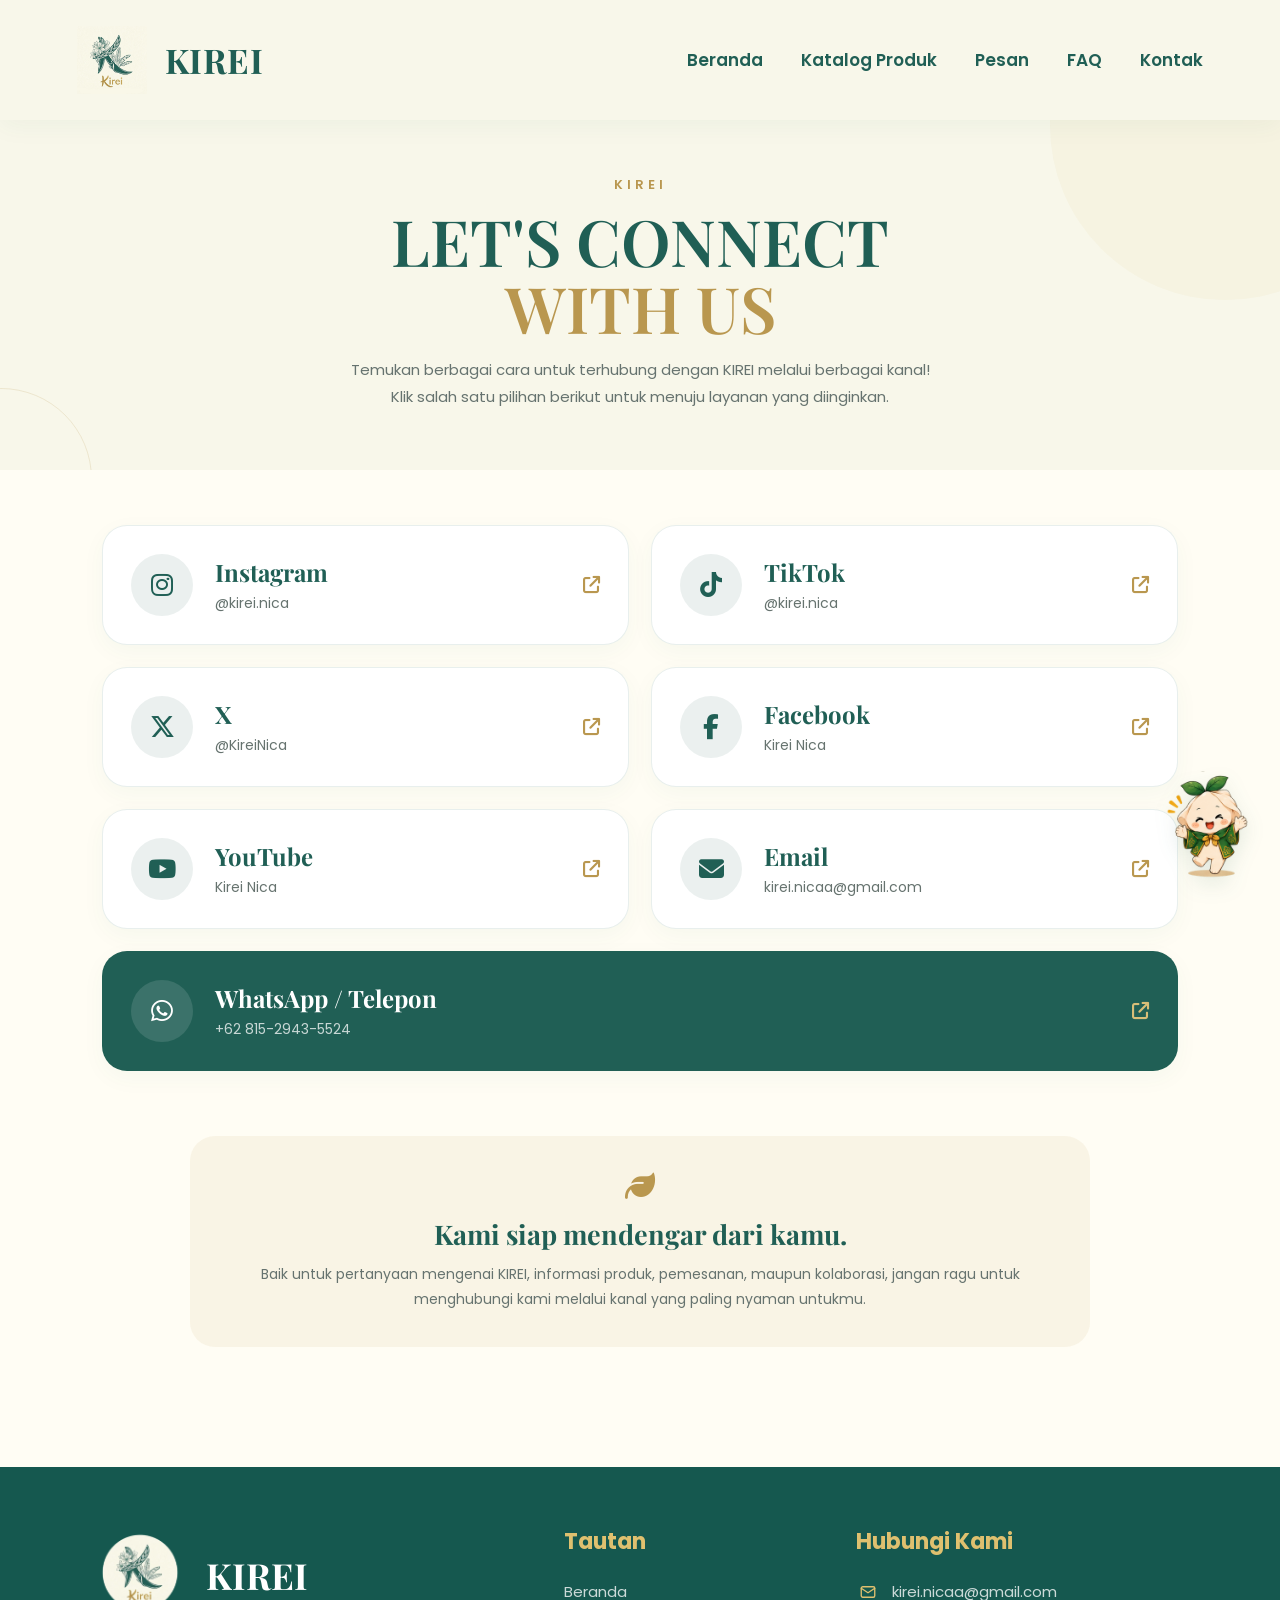
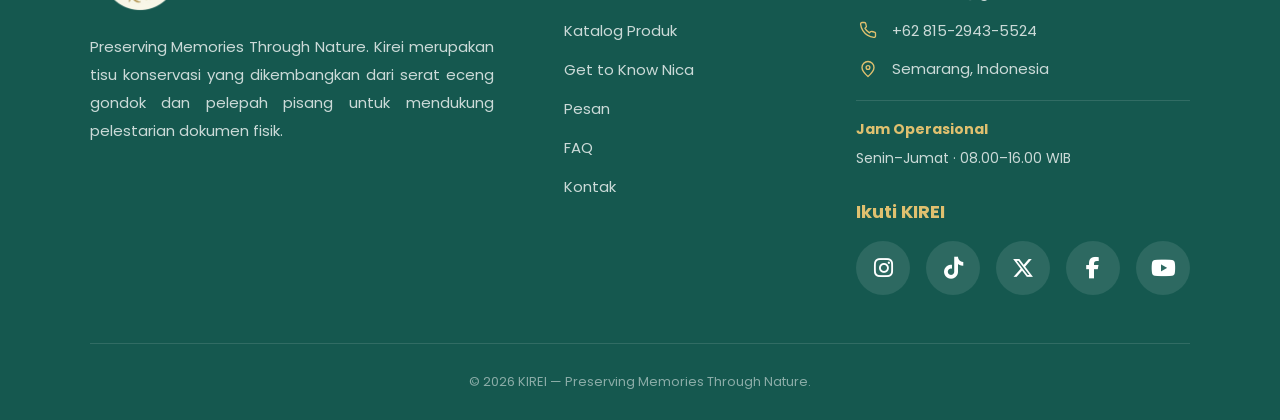
==== Contact Us Kirei.html @ 577f0d6a "Add files via upload" ====
<!DOCTYPE html>
<html lang="id">

<head>

    <meta charset="UTF-8">

    <meta name="viewport" content="width=device-width, initial-scale=1.0">

    <title>Kontak | KIREI</title>


    <!-- =====================================================
         GOOGLE FONT
    ====================================================== -->

    <link rel="preconnect" href="https://fonts.googleapis.com">

    <link rel="preconnect" href="https://fonts.gstatic.com" crossorigin>

    <link href="https://fonts.googleapis.com/css2?family=Playfair+Display:wght@500;600;700&family=Poppins:wght@400;500;600;700&display=swap"
          rel="stylesheet">


    <!-- =====================================================
         FONT AWESOME
    ====================================================== -->

    <link rel="stylesheet"
          href="https://cdnjs.cloudflare.com/ajax/libs/font-awesome/6.5.1/css/all.min.css">


    <!-- =====================================================
         CSS
    ====================================================== -->

    <style>

        /* =====================================================
           RESET
        ====================================================== */

        * {
            margin: 0;
            padding: 0;
            box-sizing: border-box;
            scroll-behavior: smooth;
        }


        /* =====================================================
           WARNA KIREI
        ====================================================== */

        :root {

            --cream: #F8F7EA;

            --cream-light: #FFFDF4;

            --green: #205F55;

            --green-dark: #174C44;

            --gold: #B9974F;

            --gold-light: #D8BE78;

            --text: #263C38;

            --text-light: #66736F;

            --white: #FFFFFF;

        }


        /* =====================================================
           BODY
        ====================================================== */

        body {

            font-family: 'Poppins', sans-serif;

            background: var(--cream);

            color: var(--text);

            overflow-x: hidden;

        }


        /* =====================================================
           NAVBAR
        ====================================================== */

     header {
    width: 100%;
    height: 120px;

    background: rgba(248, 247, 234, 0.97);

    display: flex;
    justify-content: space-between;
    align-items: center;

    padding: 0 6%;

    position: sticky;
    top: 0;

    z-index: 1000;

    box-shadow:
        0 5px 25px rgba(32, 95, 85, 0.05);

    backdrop-filter: blur(8px);
}


        /* =====================================================
           LOGO
        ====================================================== */

        .logo-area {

            display: flex;

            align-items: center;

            gap: 18px;

        }


        .logo {

            width: 70px;

            height: 70px;

            display: flex;

            align-items: center;

            justify-content: center;

        }


        .logo img {

            width: 100%;

            height: 100%;

            object-fit: contain;

        }


        .logo-text h2 {

            font-family: 'Playfair Display', serif;

            color: var(--green);

            font-size: 34px;

            font-weight: 700;

            letter-spacing: 0.5px;

        }


        /* =====================================================
           NAVIGASI
        ====================================================== */

       nav ul {
		list-style: none;
		display: flex;
		align-items: center;
		gap: 38px;
		}


        nav ul li a {

            text-decoration: none;

            color: var(--green);

            font-size: 17px;

            font-weight: 600;

            position: relative;

            padding: 10px 0;

            transition: 0.3s ease;

        }


        nav ul li a:hover {

            color: var(--gold);

        }


        nav ul li a::after {

            content: "";

            position: absolute;

            left: 50%;

            bottom: 0;

            width: 0;

            height: 2px;

            background: var(--gold);

            transform: translateX(-50%);

            transition: 0.3s ease;

        }


        nav ul li a:hover::after,

        nav ul li a.active::after {

            width: 100%;

        }


        nav ul li a.active {

            color: var(--gold);

        }


        /* =====================================================
           HERO CONTACT
        ====================================================== */

       .contact-hero {
    height: 350px;

    padding: 40px 8% 45px;

    display: flex;
    align-items: center;
    justify-content: center;
    text-align: center;

    position: relative;
    overflow: hidden;

    background: var(--cream);
}


        /* =====================================================
           DEKORASI HERO
        ====================================================== */

        .contact-hero::before {

            content: "";

            position: absolute;

            width: 350px;

            height: 350px;

            border-radius: 50%;

            background:
                rgba(216, 190, 120, 0.08);

            right: -120px;

            top: -170px;

        }


        .contact-hero::after {

            content: "";

            position: absolute;

            width: 180px;

            height: 180px;

            border-radius: 50%;

            border: 1px solid
                rgba(185, 151, 79, 0.18);

            left: -90px;

            bottom: -100px;

        }


        /* =====================================================
           ISI HERO
        ====================================================== */
		
        .hero-content {

            position: relative;

            z-index: 2;

            width: 100%;

            max-width: 900px;

        }


        .hero-label {

            color: var(--gold);

            font-size: 13px;

            font-weight: 600;

            letter-spacing: 4px;

            margin-bottom: 12px;

        }


        .hero-content h1 {

            font-family:
                'Playfair Display', serif;

            color: var(--green);

            font-size:
                clamp(45px, 5vw, 68px);

            line-height: 1.05;

            font-weight: 600;

            margin-bottom: 15px;

        }


        .hero-content h1 span {

            color: var(--gold);

        }


        .hero-content p {

            max-width: 600px;

            margin: 0 auto;

            color: var(--text-light);

            font-size: 15px;

            line-height: 1.8;

        }


        /* =====================================================
           CONTACT SECTION
        ====================================================== */

       .contact-section {
			background: var(--cream-light);
			padding: 55px 8% 120px;
			position: relative;
		}


        /* =====================================================
           CONTACT GRID
        ====================================================== */

        .contact-grid {

            max-width: 1100px;

            margin: auto;

            display: grid;

            grid-template-columns:
                repeat(2, 1fr);

            gap: 22px;

        }


        /* =====================================================
           CONTACT CARD
        ====================================================== */

        .contact-card {

            background: var(--white);

            border: 1px solid
                rgba(32, 95, 85, 0.10);

            border-radius: 25px;

            padding: 28px;

            text-decoration: none;

            display: flex;

            align-items: center;

            gap: 22px;

            position: relative;

            overflow: hidden;

            transition: 0.35s ease;

            box-shadow:
                0 7px 25px
                rgba(32, 95, 85, 0.04);

        }


        /* Garis hijau ketika hover */

        .contact-card::before {

            content: "";

            position: absolute;

            width: 5px;

            height: 100%;

            left: 0;

            top: 0;

            background: var(--green);

            transform: scaleY(0);

            transform-origin: bottom;

            transition: 0.35s ease;

        }


        .contact-card:hover {

            transform: translateY(-6px);

            border-color:
                rgba(185, 151, 79, 0.40);

            box-shadow:
                0 15px 35px
                rgba(32, 95, 85, 0.10);

        }


        .contact-card:hover::before {

            transform: scaleY(1);

        }


        /* =====================================================
           ICON
        ====================================================== */

        .contact-icon {

            width: 62px;

            height: 62px;

            min-width: 62px;

            border-radius: 50%;

            display: flex;

            align-items: center;

            justify-content: center;

            background:
                rgba(32, 95, 85, 0.09);

            color: var(--green);

            font-size: 25px;

            transition: 0.35s ease;

        }


        .contact-card:hover .contact-icon {

            background: var(--green);

            color: var(--white);

            transform: scale(1.05);

        }


        /* =====================================================
           INFORMASI KONTAK
        ====================================================== */

        .contact-info {

            flex: 1;

        }


        .contact-info h3 {

            font-family:
                'Playfair Display', serif;

            color: var(--green);

            font-size: 24px;

            margin-bottom: 5px;

        }


        .contact-info p {

            color: var(--text-light);

            font-size: 14px;

            word-break: break-word;

        }


        /* =====================================================
           PANAH
        ====================================================== */

        .contact-arrow {

            color: var(--gold);

            font-size: 17px;

            transition: 0.35s ease;

        }


        .contact-card:hover .contact-arrow {

            transform:
                translateX(5px);

        }


        /* =====================================================
           WHATSAPP CARD
        ====================================================== */

        .whatsapp-card {

            grid-column: span 2;

            background: var(--green);

        }


        .whatsapp-card .contact-icon {

            background:
                rgba(255,255,255,0.12);

            color: var(--white);

        }


        .whatsapp-card .contact-info h3 {

            color: var(--white);

        }


        .whatsapp-card .contact-info p {

            color:
                rgba(255,255,255,0.75);

        }


        .whatsapp-card .contact-arrow {

            color: var(--gold-light);

        }


        .whatsapp-card::before {

            background: var(--gold);

        }


        .whatsapp-card:hover {

            background: var(--green-dark);

        }


        /* =====================================================
           CATATAN BAWAH
        ====================================================== */

        .contact-note {

            max-width: 900px;

            margin: 65px auto 0;

            text-align: center;

            padding: 35px;

            border-radius: 25px;

            background:
                rgba(185, 151, 79, 0.09);

        }


        .contact-note i {

            color: var(--gold);

            font-size: 30px;

            margin-bottom: 15px;

        }


        .contact-note h3 {

            font-family:
                'Playfair Display', serif;

            color: var(--green);

            font-size: 27px;

            margin-bottom: 10px;

        }


        .contact-note p {

            color: var(--text-light);

            font-size: 14px;

            line-height: 1.8;

        }


        /* =====================================================
           NICA FLOATING
        ====================================================== */

        .nica-floating {

            position: fixed;

            right: 25px;

            bottom: 20px;

            width: 125px;

            z-index: 9999;

            display: flex;

            flex-direction: column;

            align-items: flex-end;

            pointer-events: none;

        }


        /* =====================================================
           BUBBLE NICA
        ====================================================== */

        .nica-bubble {

            background: var(--white);

            color: var(--text);

            padding: 11px 15px;

            border-radius: 18px;

            font-family:
                'Poppins', sans-serif;

            font-size: 10px;

            line-height: 1.5;

            text-align: center;

            width: 175px;

            margin-bottom: -4px;

            margin-right: 10px;

            box-shadow:
                0 8px 25px
                rgba(32, 95, 85, 0.13);

            border: 1px solid
                rgba(32, 95, 85, 0.08);

            position: relative;

            animation:
                bubbleFloat 3s ease-in-out infinite;

        }


        /* Segitiga bubble */

        .nica-bubble::after {

            content: "";

            position: absolute;

            right: 18px;

            bottom: -7px;

            width: 14px;

            height: 14px;

            background: var(--white);

            transform: rotate(45deg);

            border-right:
                1px solid
                rgba(32, 95, 85, 0.08);

            border-bottom:
                1px solid
                rgba(32, 95, 85, 0.08);

        }


        /* =====================================================
           GAMBAR NICA
        ====================================================== */

        .nica-floating-img {

            width: 95px;

            height: auto;

            object-fit: contain;

            filter:
                drop-shadow(
                    0 8px 10px
                    rgba(32, 95, 85, 0.12)
                );

            animation:
                nicaFloat 3.5s ease-in-out infinite;

        }


        /* =====================================================
           ANIMASI BUBBLE
        ====================================================== */

        @keyframes bubbleFloat {

            0%,
            100% {

                transform:
                    translateY(0);

            }

            50% {

                transform:
                    translateY(-5px);

            }

        }


        /* =====================================================
           ANIMASI NICA
        ====================================================== */

        @keyframes nicaFloat {

            0%,
            100% {

                transform:
                    translateY(0);

            }

            50% {

                transform:
                    translateY(-7px);

            }

        }


        /* =====================================================
           FOOTER
        ===================================================== */

        footer {
            background: var(--green-dark);

            color: white;

            padding: 70px 8% 30px;
        }

        .footer-container {
            max-width: 1200px;

            margin: auto;

            display: grid;

            grid-template-columns: 1.5fr 1fr 1fr;

            gap: 60px;
        }


       /* ===== EXTRA INTERACTION ===== */
        .primary-btn, .secondary-btn { position: relative; overflow: hidden; transition: transform .3s ease, box-shadow .3s ease, background .3s ease; }
        .primary-btn:hover { transform: translateY(-4px) scale(1.02); box-shadow: 0 15px 30px rgba(54,84,61,.25); }
        .secondary-btn:hover { transform: translateY(-4px) scale(1.02); box-shadow: 0 12px 24px rgba(54,84,61,.12); }
        .primary-btn span:last-child, .secondary-btn span:last-child { transition: transform .3s ease; display:inline-block; }
        .primary-btn:hover span:last-child { transform: translateY(4px); }
        .secondary-btn:hover span:last-child { transform: translateX(5px); }

        .material-card { position:relative; cursor:pointer; overflow:hidden; transition:transform .3s ease, box-shadow .3s ease, border-color .3s ease; }
        .material-card:hover { transform:translateY(-8px); box-shadow:0 18px 38px rgba(54,84,61,.14); border-color:rgba(185,154,85,.45); }
        .material-card .material-icon { transition:.35s ease; }
        .material-card:hover .material-icon { background:var(--green); color:white; transform:rotate(-8deg) scale(1.08); }
        .feature { position:relative; cursor:pointer; transition:transform .3s ease, box-shadow .3s ease, background .3s ease; }
        .feature:hover { transform:translateY(-7px); background:#fff; box-shadow:0 14px 28px rgba(54,84,61,.12); }

        /* ===== FOOTER ===== */
		.site-footer {
    background: #15584f;
    color: rgba(255,255,255,.78);
    padding: 58px 7% 28px;
    text-align: left;
}

.site-footer a {
    text-decoration: none;
}
    
        .footer-grid { max-width:1200px; margin:0 auto; display:grid; grid-template-columns:1.45fr .8fr 1fr; gap:70px; }
		
        .footer-brand {
    display: flex;
    align-items: center;
    gap: 16px;
    margin-bottom: 8px;
}

.footer-description {
    max-width: 560px;
    font-size: 15px;
    line-height: 1.85;
    text-align: justify;
}
		
        .footer-logo {
    width: 100px;
    height: 100px;

    display: flex;
    align-items: center;
    justify-content: center;
    overflow: visible;
}

.footer-logo img {
    width: 120px;
    height: 120px;
    object-fit: contain;
}

      .footer-brand-name {
    color: white;
    font-family: 'Playfair Display', serif;
    font-size: 36px;
    font-weight: 700;
}

        .footer-description { max-width:520px; font-size:15px; line-height:1.85; }
        .footer-heading { color:#dfc06f; font-size:22px; font-weight:700; margin-bottom:22px; }
		
        .footer-links { display:flex; flex-direction:column; gap:16px; }
        .footer-links a { width:max-content; color:rgba(255,255,255,.78); font-size:15px; transition:.25s ease; }
        .footer-links a:hover { color:white; transform:translateX(6px); }
		.contact-item a {
    color: rgba(255,255,255,.78);
    transition: .25s ease;
}

.contact-item a:hover {
    color: white;
    transform: translateX(6px);
}
		
        .contact-list {
    display: flex;
    flex-direction: column;
    gap: 15px;
}

.site-footer .contact-item {
    display: flex;
    align-items: center;
    gap: 13px;
    font-size: 15px;
    line-height: 1.55;
}

.site-footer .contact-icon {
    width: 23px;
    height: 23px;
    min-width: 23px;
    flex: 0 0 23px;

    border-radius: 0;
    background: transparent;

    color: #dfc06f;

    display: flex;
    align-items: center;
    justify-content: center;

    padding-top: 0;
    font-size: 16px;
}

.site-footer .contact-icon svg {
    width: 18px;
    height: 18px;
    display: block;
}

.site-footer .contact-item a {
    color: rgba(255,255,255,.78);
    text-decoration: none;
    transition: .25s ease;
}

.site-footer .contact-item a:hover {
    color: white;
    transform: translateX(6px);
}

        .contact-icon svg {
            display:block;
        }
        .hours { margin-top:20px; padding-top:18px; border-top:1px solid rgba(255,255,255,.12); }
        .hours strong { display:block; color:#dfc06f; font-size:14px; margin-bottom:5px; }
        .hours span { font-size:14px; }
		
		
		/* =========================
   IKUTI KIREI
========================= */

.social-title {
    margin-top: 28px;
    margin-bottom: 16px;

    color: #dfc06f;
    font-size: 18px;
    font-weight: 700;
}


/* =========================
   SOCIAL MEDIA
========================= */

.social-links {
    display: flex;
    align-items: center;
    gap: 16px;
    margin-top: 0;
}

.social-links a {
    width: 54px;
    height: 54px;
    flex: 0 0 54px;

    border-radius: 50%;

    display: flex;
    align-items: center;
    justify-content: center;

    color: white;
    background: rgba(255,255,255,0.10);

    font-size: 22px;
    font-weight: 700;

    text-decoration: none;

    transition:
        background 0.3s ease,
        color 0.3s ease,
        transform 0.3s ease,
        box-shadow 0.3s ease;
}

.social-links a:hover {
    background: #dfc06f;
    color: #15584f;

    transform: translateY(-5px);

    box-shadow: 0 8px 18px rgba(0,0,0,0.15);
}


/* =========================
   FOOTER BOTTOM
========================= */

.footer-bottom {
    width: 100%;
    margin-top: 48px;
    padding-top: 28px;

    border-top: 1px solid rgba(255,255,255,.12);

    text-align: center;

    color: rgba(255,255,255,.50);
    font-size: 13px;
}


        /* =====================================================
           TABLET
        ====================================================== */

        @media (max-width: 900px) {

            header {

                height: 95px;

                padding: 0 5%;

            }


            .logo {

                width: 55px;

                height: 55px;

            }


            .logo-text h2 {

                font-size: 27px;

            }


            nav ul {

                gap: 22px;

            }


            nav ul li a {

                font-size: 14px;

            }


            .contact-grid {

                grid-template-columns: 1fr;

            }


            .whatsapp-card {

                grid-column: span 1;

            }


            .footer-container {

                grid-template-columns:
                    1fr 1fr;

            }

        }


        /* =====================================================
           MOBILE
        ====================================================== */

        @media (max-width: 650px) {

            header {

                height: auto;

                padding: 15px 5%;

                flex-direction: column;

                gap: 15px;

            }


            nav ul {

                gap: 18px;

                flex-wrap: wrap;

                justify-content: center;

            }


            /* Hero mobile */

            .contact-hero {

                height: 300px;

                padding:
                    145px 7% 40px;

            }


            .hero-content h1 {

                font-size: 42px;

            }


            .hero-content p {

                font-size: 13px;

                max-width: 450px;

            }


            /* Section */

            .contact-section {

                padding:
                    70px 6% 100px;

            }


            .section-header h2 {

                font-size: 40px;

            }


            .section-header p {

                font-size: 14px;

            }


            /* Contact card */

            .contact-card {

                padding: 23px;

                gap: 15px;

            }


            .contact-icon {

                width: 52px;

                height: 52px;

                min-width: 52px;

                font-size: 21px;

            }


            .contact-info h3 {

                font-size: 20px;

            }


            .contact-info p {

                font-size: 12px;

            }


            .contact-arrow {

                display: none;

            }


            /* Nica */

            .nica-floating {

                right: 10px;

                bottom: 10px;

                width: 90px;

            }


            .nica-floating-img {

                width: 70px;

            }


            .nica-bubble {

                width: 140px;

                font-size: 9px;

                padding: 8px 10px;

                margin-right: 0;

            }


            /* Footer */

            .footer-container {

                grid-template-columns: 1fr;

                gap: 40px;

            }

        }

    </style>

</head>


<body>


    <!-- =====================================================
         NAVBAR
    ====================================================== -->

    <header>

        <div class="logo-area">

            <div class="logo">

                <img
                    src="logo.jpeg"
                    alt="Logo KIREI"
                >

            </div>


            <div class="logo-text">

                <h2>KIREI</h2>

            </div>

        </div>

  <nav>

        <ul>

            <li>
                <a href="index.html">
                    Beranda
                </a>
            </li>

            <li>
                <a href="products.html">
                    Katalog Produk
                </a>
            </li>

            <li>
                <a href="Order Kirei.html">
                    Pesan
                </a>
            </li>
			
			  <li>
            <a href="FAQ Kirei.html">
                FAQ
            </a>
        </li>


            <li>
                <a href="Contact Us Kirei.html">
                    Kontak
                </a>
            </li>

        </ul>

    </nav>

    </header>



    <!-- =====================================================
         HERO
    ====================================================== -->

    <section class="contact-hero">

        <div class="hero-content">


            <div class="hero-label">

                KIREI

            </div>


            <h1>

                LET'S CONNECT

                <br>

                <span>WITH US</span>

            </h1>


            <p>
				Temukan berbagai cara untuk terhubung dengan KIREI melalui berbagai kanal!
				Klik salah satu pilihan berikut untuk menuju layanan yang diinginkan.

            </p>

        </div>

    </section>



    <!-- =====================================================
         CONTACT SECTION
    ====================================================== -->

    <section class="contact-section">



        <!-- =================================================
             CONTACT GRID
        ================================================== -->

        <div class="contact-grid">


            <!-- ================= INSTAGRAM ================= -->

            <a
                href="https://www.instagram.com/kirei.nica/"
                target="_blank"
                rel="noopener noreferrer"
                class="contact-card"
            >

                <div class="contact-icon">

                    <i class="fa-brands fa-instagram"></i>

                </div>


                <div class="contact-info">

                    <h3>

                        Instagram

                    </h3>


                    <p>

                        @kirei.nica

                    </p>

                </div>


                <div class="contact-arrow">

                    <i class="fa-solid fa-arrow-up-right-from-square"></i>

                </div>

            </a>



            <!-- ================= TIKTOK ================= -->

            <a
                href="https://www.tiktok.com/@kirei.nica"
                target="_blank"
                rel="noopener noreferrer"
                class="contact-card"
            >

                <div class="contact-icon">

                    <i class="fa-brands fa-tiktok"></i>

                </div>


                <div class="contact-info">

                    <h3>

                        TikTok

                    </h3>


                    <p>

                        @kirei.nica

                    </p>

                </div>


                <div class="contact-arrow">

                    <i class="fa-solid fa-arrow-up-right-from-square"></i>

                </div>

            </a>



            <!-- ================= X ================= -->

            <a
                href="https://x.com/KireiNica"
                target="_blank"
                rel="noopener noreferrer"
                class="contact-card"
            >

                <div class="contact-icon">

                    <i class="fa-brands fa-x-twitter"></i>

                </div>


                <div class="contact-info">

                    <h3>

                        X

                    </h3>


                    <p>

                        @KireiNica

                    </p>

                </div>


                <div class="contact-arrow">

                    <i class="fa-solid fa-arrow-up-right-from-square"></i>

                </div>

            </a>



            <!-- ================= FACEBOOK ================= -->

            <a
                href="https://www.facebook.com/61590444545032/"
                target="_blank"
                rel="noopener noreferrer"
                class="contact-card"
            >

                <div class="contact-icon">

                    <i class="fa-brands fa-facebook-f"></i>

                </div>


                <div class="contact-info">

                    <h3>

                        Facebook

                    </h3>


                    <p>

                         Kirei Nica

                    </p>

                </div>


                <div class="contact-arrow">

                    <i class="fa-solid fa-arrow-up-right-from-square"></i>

                </div>

            </a>



            <!-- ================= YOUTUBE ================= -->

            <a
                href="https://www.youtube.com/@Kireinica"
                target="_blank"
                rel="noopener noreferrer"
                class="contact-card"
            >

                <div class="contact-icon">

                    <i class="fa-brands fa-youtube"></i>

                </div>


                <div class="contact-info">

                    <h3>

                        YouTube

                    </h3>


                    <p>

                        Kirei Nica

                    </p>

                </div>


                <div class="contact-arrow">

                    <i class="fa-solid fa-arrow-up-right-from-square"></i>

                </div>

            </a>



            <!-- ================= EMAIL ================= -->

            <a
                href="mailto:kirei.nicaa@gmail.com"
				target="_blank"
                rel="noopener noreferrer"	
			   class="contact-card"
            >

                <div class="contact-icon">

                    <i class="fa-solid fa-envelope"></i>

                </div>


                <div class="contact-info">

                    <h3>

                        Email

                    </h3>


                    <p>

                        kirei.nicaa@gmail.com

                    </p>

                </div>


                <div class="contact-arrow">

                      <i class="fa-solid fa-arrow-up-right-from-square"></i>

                </div>

            </a>



            <!-- ================= WHATSAPP ================= -->

            <a
                href="https://wa.me/6281529435524"
                target="_blank"
                rel="noopener noreferrer"
                class="contact-card whatsapp-card"
            >

                <div class="contact-icon">

                    <i class="fa-brands fa-whatsapp"></i>

                </div>


                <div class="contact-info">

                    <h3>

                        WhatsApp / Telepon

                    </h3>


                    <p>

                        +62 815-2943-5524

                    </p>

                </div>


                <div class="contact-arrow">

                    <i class="fa-solid fa-arrow-up-right-from-square"></i>

                </div>

            </a>


        </div>



        <!-- =================================================
             CATATAN
        ================================================== -->

        <div class="contact-note">


            <i class="fa-solid fa-leaf"></i>


            <h3>

                Kami siap mendengar dari kamu.

            </h3>


            <p>

                Baik untuk pertanyaan mengenai KIREI,
                informasi produk, pemesanan, maupun
                kolaborasi, jangan ragu untuk menghubungi
                kami melalui kanal yang paling nyaman untukmu.

            </p>

        </div>


    </section>



    <!-- =========================
         FOOTER
    ========================= -->

    <footer class="site-footer" id="contact">

        <div class="footer-grid">

            <div>
                <div class="footer-brand">
                    <div class="footer-logo">
                        <img src="logo bulat.png" alt="KIREI Logo">
                    </div>
                    <div class="footer-brand-name">KIREI</div>
                </div>

                <p class="footer-description">
                    Preserving Memories Through Nature. Kirei merupakan
                    tisu konservasi yang dikembangkan dari serat eceng
                    gondok dan pelepah pisang untuk mendukung
                    pelestarian dokumen fisik.
                </p>
            </div>

            <div>
			<div class="footer-heading">Tautan</div>

			<div class="footer-links">
			<a href="index.html">Beranda</a>
			<a href="products.html">Katalog Produk</a>
			<a href="nica.html">Get to Know Nica</a>
			<a href="Order Kirei.html#order">Pesan</a>
			<a href="FAQ Kirei.html">FAQ</a>
			<a href="Contact Us Kirei.html">Kontak</a>
			</div>
	</div>

            <div>
                <div class="footer-heading">Hubungi Kami</div>
                <div class="contact-list">
				
                    <div class="contact-item">
    <span class="contact-icon" aria-hidden="true">
        <svg viewBox="0 0 24 24"
             width="18"
             height="18"
             fill="none"
             stroke="currentColor"
             stroke-width="1.8"
             stroke-linecap="round"
             stroke-linejoin="round">
            <rect x="3" y="5" width="18" height="14" rx="2"></rect>
            <path d="M3 7l9 6 9-6"></path>
        </svg>
    </span>

    <a href="mailto:kirei.nicaa@gmail.com">
        kirei.nicaa@gmail.com
    </a>
</div>
                    <div class="contact-item">
                        <span class="contact-icon" aria-hidden="true">
                            <svg viewBox="0 0 24 24" width="18" height="18" fill="none" stroke="currentColor" stroke-width="1.8" stroke-linecap="round" stroke-linejoin="round">
                                <path d="M22 16.92v3a2 2 0 0 1-2.18 2 19.8 19.8 0 0 1-8.63-3.07 19.5 19.5 0 0 1-6-6A19.8 19.8 0 0 1 2.12 4.18 2 2 0 0 1 4.11 2h3a2 2 0 0 1 2 1.72c.12.9.33 1.78.62 2.63a2 2 0 0 1-.45 2.11L8 9.73a16 16 0 0 0 6 6l1.27-1.27a2 2 0 0 1 2.11-.45c.85.29 1.73.5 2.63.62A2 2 0 0 1 22 16.92z"/>
                            </svg>
                        </span>
                        <a href="https://wa.me/6281529435524"
   target="_blank"
   rel="noopener noreferrer">
    +62 815-2943-5524
</a>
                    </div>

                    <div class="contact-item">
                        <span class="contact-icon" aria-hidden="true">
                            <svg viewBox="0 0 24 24" width="18" height="18" fill="none" stroke="currentColor" stroke-width="1.8" stroke-linecap="round" stroke-linejoin="round">
                                <path d="M20 10c0 5-8 12-8 12S4 15 4 10a8 8 0 1 1 16 0Z"/>
                                <circle cx="12" cy="10" r="2.5"/>
                            </svg>
                        </span>
                        <span>Semarang, Indonesia</span>
                    </div>
                </div>

                <div class="hours">
    <strong>Jam Operasional</strong>
    <span>Senin–Jumat · 08.00–16.00 WIB</span>
</div>

<div class="social-title">
    Ikuti KIREI
</div>

<div class="social-links">

    <a href="https://www.instagram.com/kirei.nica"
       target="_blank"
       aria-label="Instagram">
        <i class="fa-brands fa-instagram"></i>
    </a>

    <a href="https://www.tiktok.com/@kirei.nica"
       target="_blank"
       aria-label="TikTok">
        <i class="fa-brands fa-tiktok"></i>
    </a>

    <a href="https://x.com/KireiNica"
       target="_blank"
       aria-label="X">
        <i class="fa-brands fa-x-twitter"></i>
    </a>

    <a href="https://www.facebook.com/61590444545032/"
       target="_blank"
       aria-label="Facebook">
        <i class="fa-brands fa-facebook-f"></i>
    </a>

    <a href="https://www.youtube.com/@Kireinica"
       target="_blank"
       aria-label="YouTube">
        <i class="fa-brands fa-youtube"></i>
    </a>

</div>

    </div> <!-- kolom Hubungi Kami -->

</div> <!-- footer-grid -->

<div class="footer-bottom">
    © 2026 KIREI — Preserving Memories Through Nature.
</div>

</footer>



    <!-- =====================================================
         NICA FLOATING
         AKAN SELALU BERADA DI POJOK KANAN BAWAH
         SAAT HALAMAN DI-SCROLL
    ====================================================== -->

    <div class="nica-floating">



        <!-- Nica -->

        <img
            src="nica kaki.png"
            alt="Nica - Maskot KIREI"
            class="nica-floating-img"
        >


    </div>


</body>

</html>
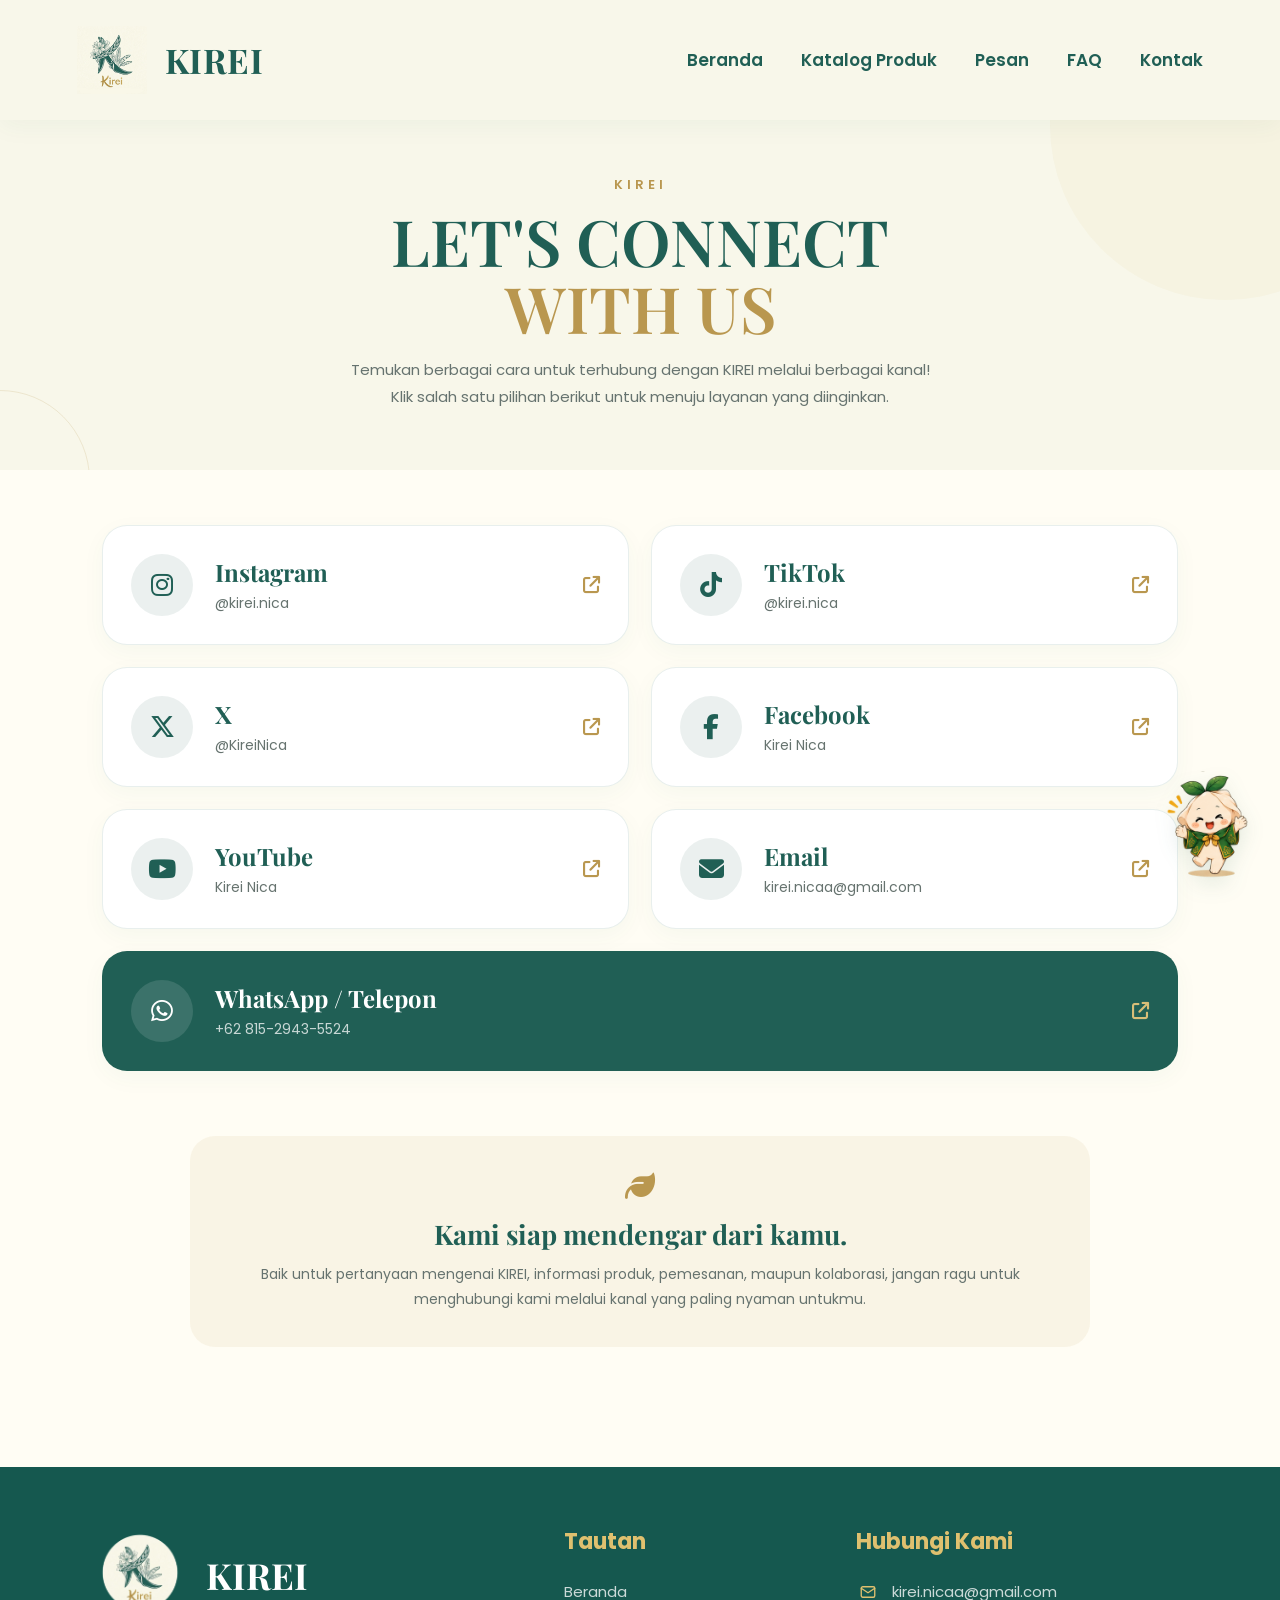
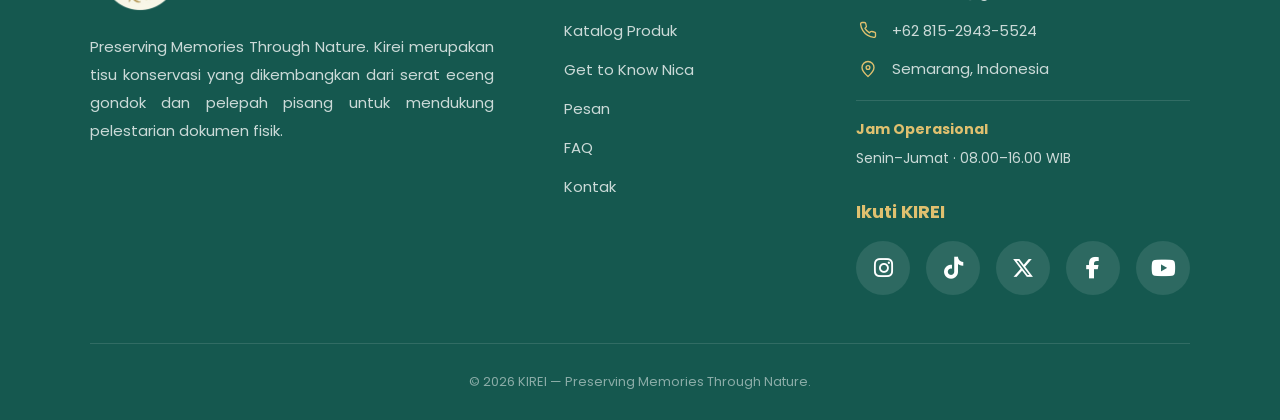
==== commit 2bef29fb: "Update Contact Us Kirei.html" ====
--- a/Contact Us Kirei.html
+++ b/Contact Us Kirei.html
@@ -1387,6 +1387,322 @@
             }
 
         }
+		
+		/* =====================================================
+   GLOBAL RESPONSIVE FIX
+   HEADER + FOOTER
+===================================================== */
+
+*,
+*::before,
+*::after {
+    box-sizing: border-box;
+}
+
+html {
+    width: 100%;
+    overflow-x: hidden;
+}
+
+body {
+    width: 100%;
+    max-width: 100%;
+    margin: 0;
+    overflow-x: hidden;
+}
+
+
+/* =====================================================
+   HEADER — DESKTOP
+===================================================== */
+
+.navbar {
+    width: 100%;
+    max-width: 100%;
+    padding-left: 7%;
+    padding-right: 7%;
+}
+
+.brand {
+    flex-shrink: 0;
+}
+
+.brand-logo {
+    flex-shrink: 0;
+}
+
+.nav-links {
+    display: flex;
+    align-items: center;
+    justify-content: flex-end;
+    gap: 25px;
+    flex-wrap: nowrap;
+    min-width: 0;
+}
+
+.nav-links a {
+    white-space: nowrap;
+}
+
+
+/* =====================================================
+   HEADER — TABLET
+===================================================== */
+
+@media (max-width: 900px) {
+
+    .navbar {
+        padding-left: 5%;
+        padding-right: 5%;
+    }
+
+    .nav-links {
+        gap: 15px;
+        font-size: 12px;
+        flex-wrap: nowrap;
+    }
+
+}
+
+
+/* =====================================================
+   HEADER — MOBILE
+===================================================== */
+
+@media (max-width: 620px) {
+
+    .navbar {
+        width: 100%;
+        min-height: 70px;
+        height: auto;
+
+        padding: 12px 5%;
+
+        display: flex;
+        align-items: center;
+        justify-content: space-between;
+
+        gap: 12px;
+    }
+
+    .brand {
+        flex-shrink: 0;
+        font-size: 22px;
+    }
+
+    .brand-logo {
+        width: 36px;
+        height: 36px;
+        flex-shrink: 0;
+    }
+
+    .nav-links {
+        flex: 1;
+        min-width: 0;
+
+        display: flex;
+        align-items: center;
+        justify-content: flex-end;
+
+        gap: 10px;
+
+        flex-wrap: nowrap;
+
+        overflow-x: auto;
+        overflow-y: hidden;
+
+        scrollbar-width: none;
+
+        font-size: 10px;
+    }
+
+    .nav-links::-webkit-scrollbar {
+        display: none;
+    }
+
+    .nav-links a {
+        flex-shrink: 0;
+        white-space: nowrap;
+    }
+}
+
+
+/* =====================================================
+   FOOTER — GENERAL FIX
+===================================================== */
+
+.site-footer {
+    width: 100%;
+    max-width: 100%;
+    overflow: hidden;
+}
+
+.footer-grid {
+    width: 100%;
+    max-width: 1200px;
+}
+
+.footer-brand,
+.footer-description,
+.footer-links,
+.contact-list {
+    min-width: 0;
+}
+
+.footer-description {
+    overflow-wrap: break-word;
+    word-break: normal;
+}
+
+.contact-item {
+    min-width: 0;
+}
+
+.contact-item span,
+.contact-item a {
+    overflow-wrap: anywhere;
+}
+
+
+/* =====================================================
+   FOOTER — TABLET
+===================================================== */
+
+@media (max-width: 900px) {
+
+    .site-footer {
+        padding-left: 5%;
+        padding-right: 5%;
+    }
+
+    .footer-grid {
+        grid-template-columns: 1fr 1fr;
+        gap: 40px;
+    }
+
+    .footer-grid > :first-child {
+        grid-column: 1 / -1;
+    }
+
+}
+
+
+/* =====================================================
+   FOOTER — MOBILE
+===================================================== */
+
+@media (max-width: 620px) {
+
+    .site-footer {
+        width: 100%;
+        padding: 50px 5% 28px;
+        text-align: left;
+    }
+
+    .footer-grid {
+        width: 100%;
+        grid-template-columns: 1fr;
+        gap: 35px;
+    }
+
+    .footer-grid > :first-child {
+        grid-column: auto;
+    }
+
+    .footer-brand {
+        display: flex;
+        align-items: center;
+        gap: 12px;
+    }
+
+    .footer-logo {
+        width: 70px;
+        height: 70px;
+        flex-shrink: 0;
+    }
+
+    .footer-logo img {
+        width: 85px;
+        height: 85px;
+    }
+
+    .footer-brand-name {
+        font-size: 30px;
+    }
+
+    .footer-description {
+        max-width: 100%;
+        font-size: 13px;
+        line-height: 1.7;
+        text-align: left;
+    }
+
+    .footer-heading {
+        font-size: 19px;
+        margin-bottom: 16px;
+    }
+
+    .footer-links {
+        gap: 12px;
+    }
+
+    .footer-links a {
+        max-width: 100%;
+        font-size: 14px;
+    }
+
+    .contact-list {
+        gap: 13px;
+    }
+
+    .contact-item {
+        font-size: 13px;
+        gap: 10px;
+    }
+
+    .contact-icon {
+        width: 21px;
+        flex: 0 0 21px;
+    }
+
+    .hours {
+        margin-top: 18px;
+        padding-top: 16px;
+    }
+
+    .hours strong {
+        font-size: 13px;
+    }
+
+    .hours span {
+        font-size: 13px;
+    }
+
+    .social-title {
+        font-size: 17px;
+        margin-top: 24px;
+        margin-bottom: 13px;
+    }
+
+    .social-links {
+        gap: 11px;
+        flex-wrap: wrap;
+    }
+
+    .social-links a {
+        width: 46px;
+        height: 46px;
+        flex: 0 0 46px;
+        font-size: 18px;
+    }
+
+    .footer-bottom {
+        margin-top: 35px;
+        padding-top: 22px;
+        font-size: 11px;
+        line-height: 1.6;
+    }
+}
 
     </style>
 
@@ -2026,4 +2342,4 @@
 
 </body>
 
-</html>+</html>
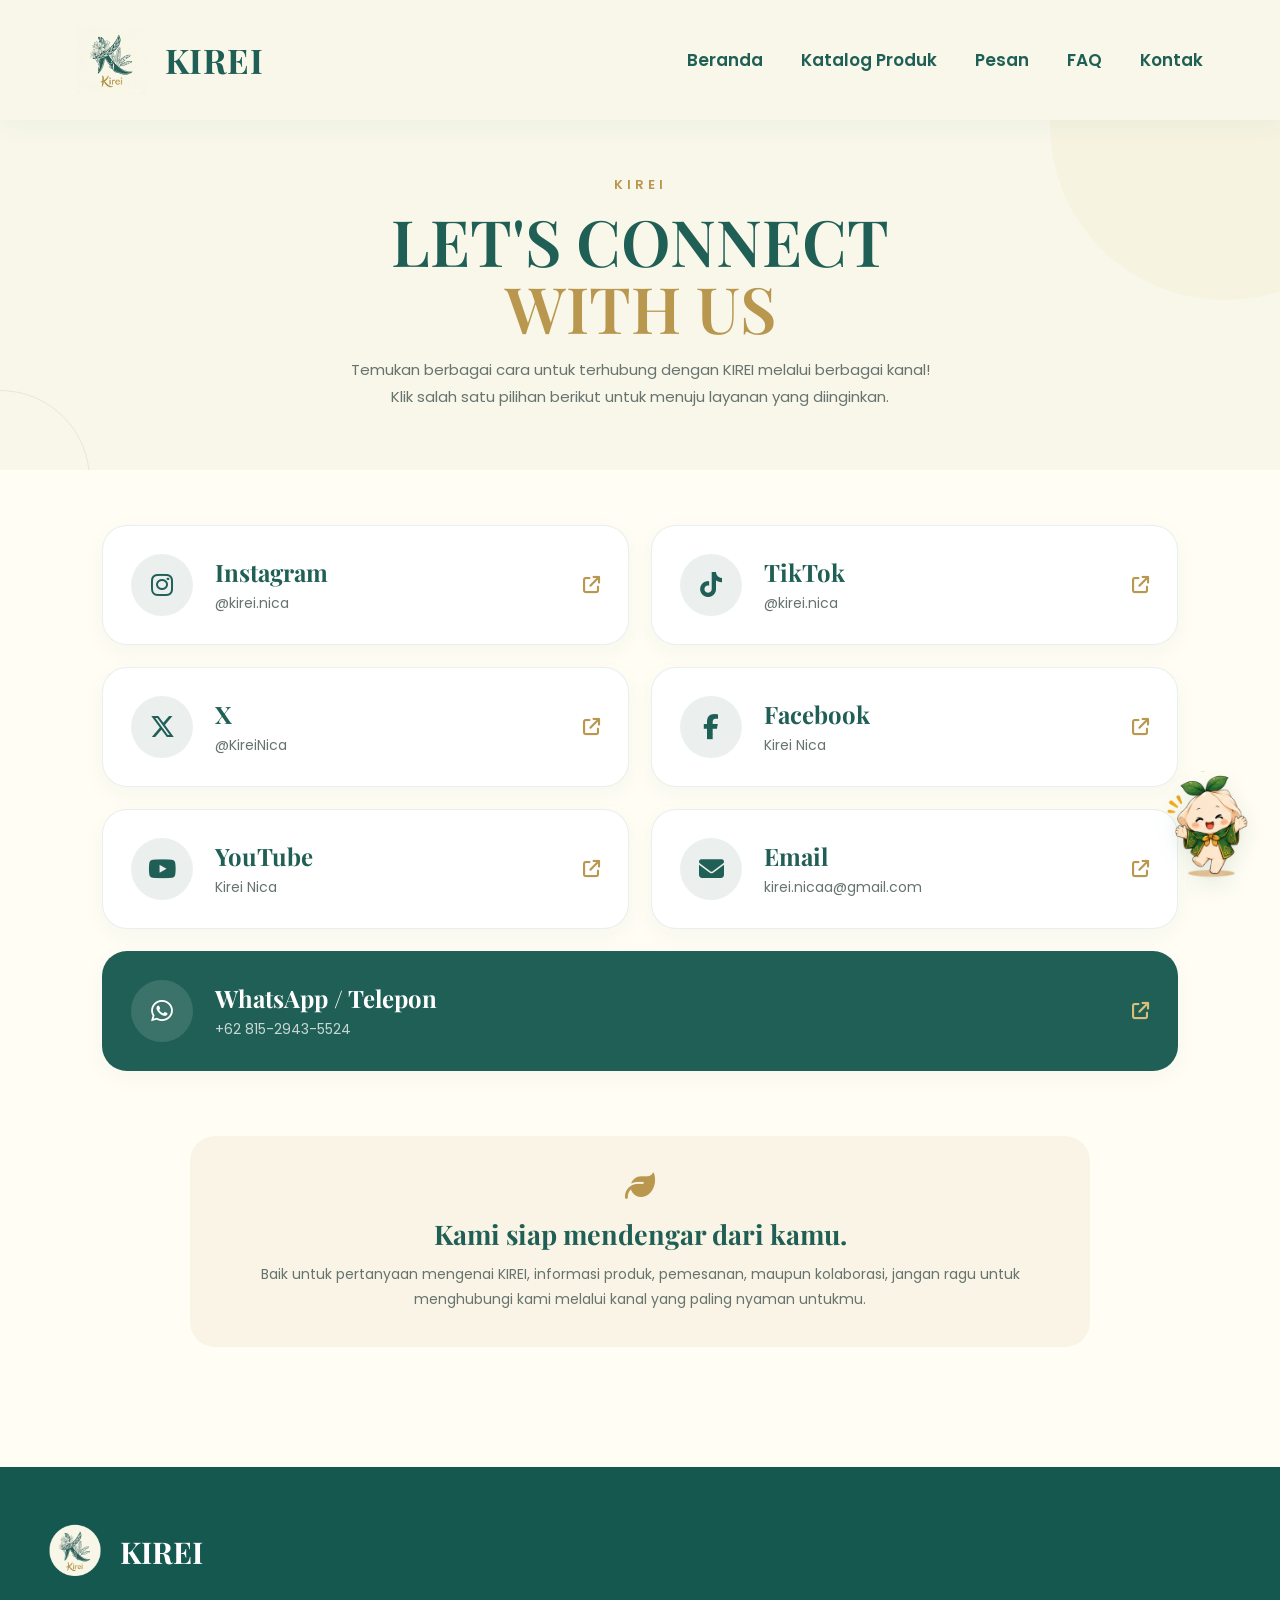
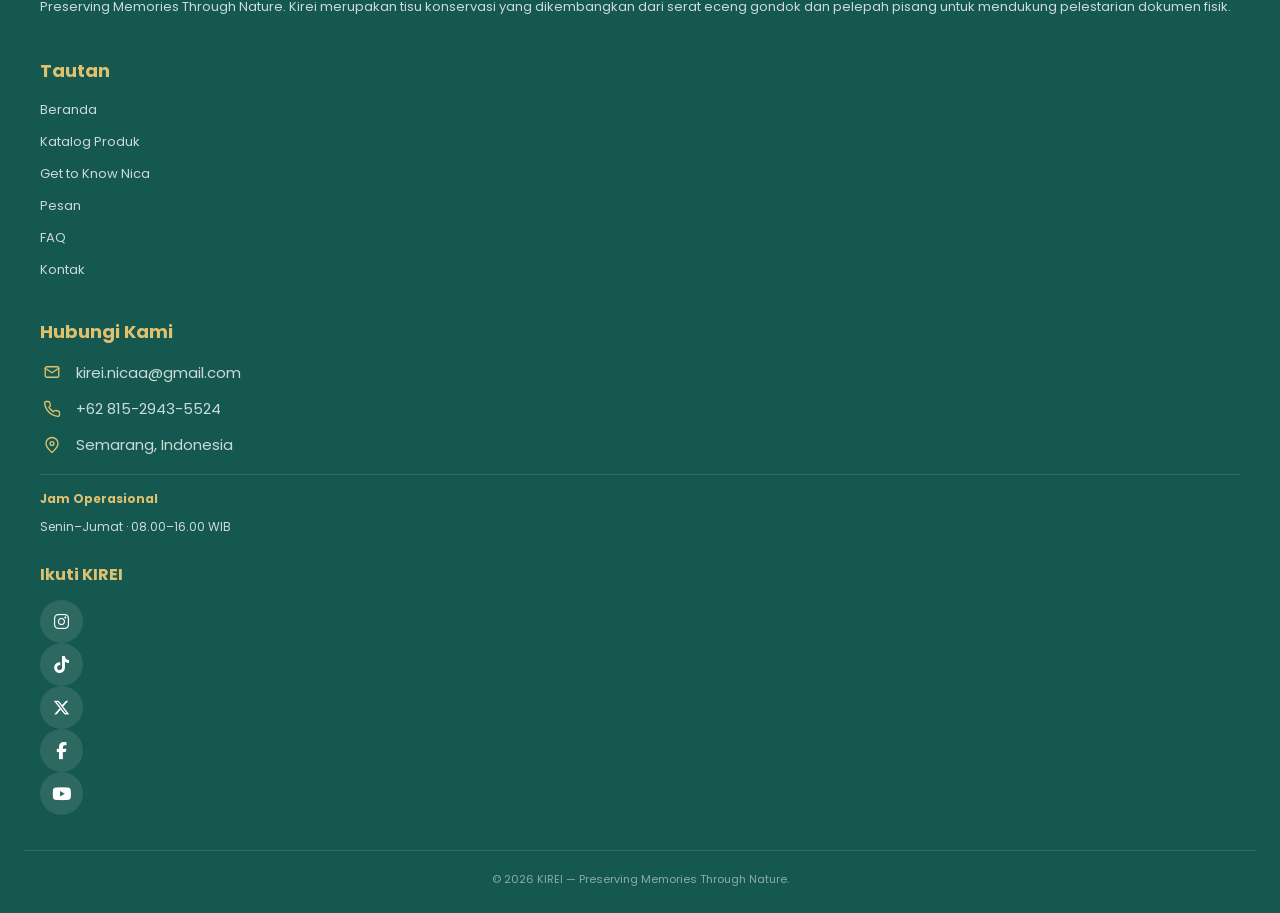
==== commit 438d88cc: "Update Contact Us Kirei.html" ====
--- a/Contact Us Kirei.html
+++ b/Contact Us Kirei.html
@@ -165,7 +165,7 @@
 
             font-family: 'Playfair Display', serif;
 
-            color: var(--green);
+            color: #205F55;
 
             font-size: 34px;
 
@@ -181,75 +181,60 @@
         ====================================================== */
 
        nav ul {
-		list-style: none;
-		display: flex;
-		align-items: center;
-		gap: 38px;
+			list-style: none;
+			display: flex;
+			align-items: center;
+			gap: 38px;
 		}
-
+		
+        nav ul li {
+            position: relative;
+        }
 
         nav ul li a {
-
             text-decoration: none;
-
-            color: var(--green);
+			font-family: 'Poppins', sans-serif;
+            color: #205F55;
 
             font-size: 17px;
-
             font-weight: 600;
 
             position: relative;
 
             padding: 10px 0;
+			transition: 0.3s ease;
+        }
+
+        nav ul li a:hover {
+		font-family: 'Poppins', sans-serif;
+            color: var(--gold);
+        }
+
+        nav ul li a::after {
+            content: "";
+		font-family: 'Poppins', sans-serif;
+            position: absolute;
+
+            left: 50%;
+            bottom: 0;
+
+            width: 0;
+            height: 2px;
+
+            background: var(--gold);
+
+            transform: translateX(-50%);
 
             transition: 0.3s ease;
-
-        }
-
-
-        nav ul li a:hover {
-
+        }
+
+        nav ul li a:hover::after,
+        nav ul li a.active::after {
+            width: 100%;
+        }
+
+        nav ul li a.active {
             color: var(--gold);
-
-        }
-
-
-        nav ul li a::after {
-
-            content: "";
-
-            position: absolute;
-
-            left: 50%;
-
-            bottom: 0;
-
-            width: 0;
-
-            height: 2px;
-
-            background: var(--gold);
-
-            transform: translateX(-50%);
-
-            transition: 0.3s ease;
-
-        }
-
-
-        nav ul li a:hover::after,
-
-        nav ul li a.active::after {
-
-            width: 100%;
-
-        }
-
-
-        nav ul li a.active {
-
-            color: var(--gold);
-
         }
 
 
@@ -1081,6 +1066,118 @@
     font-weight: 700;
 }
 
+		 /* ================= FOOTER ================= */
+
+    .site-footer {
+        width: 100%;
+
+        padding: 45px 20px 25px;
+    }
+
+    .footer-grid {
+        width: 100%;
+
+        display: grid;
+
+        grid-template-columns: 1fr;
+
+        gap: 38px;
+    }
+
+    .footer-brand {
+        gap: 8px;
+    }
+
+    .footer-logo {
+        width: 65px;
+        height: 65px;
+    }
+
+    .footer-logo img {
+        width: 78px;
+        height: 78px;
+    }
+
+    .footer-brand-name {
+        font-size: 29px;
+    }
+
+    .footer-description {
+        width: 100%;
+        max-width: 100%;
+
+        font-size: 12.5px;
+
+        line-height: 1.8;
+
+        text-align: left;
+    }
+
+    .footer-heading {
+        font-size: 17px;
+
+        margin-bottom: 15px;
+    }
+
+    .footer-links {
+        gap: 11px;
+    }
+
+    .footer-links a {
+        font-size: 12.5px;
+    }
+
+    .contact-list {
+        gap: 12px;
+    }
+
+    .contact-item {
+        font-size: 12.5px;
+    }
+
+    .hours {
+        margin-top: 18px;
+        padding-top: 15px;
+    }
+
+    .hours strong {
+        font-size: 12px;
+    }
+
+    .hours span {
+        font-size: 12px;
+    }
+
+    .social-title {
+        margin-top: 22px;
+        margin-bottom: 12px;
+
+        font-size: 16px;
+    }
+
+    .social-links {
+        gap: 9px;
+    }
+
+    .social-links a {
+        width: 42px;
+        height: 42px;
+        flex: 0 0 42px;
+
+        font-size: 16px;
+    }
+
+    .footer-bottom {
+        margin-top: 32px;
+
+        padding-top: 18px;
+
+        font-size: 10.5px;
+
+        line-height: 1.6;
+    }
+
+}
 
 /* =========================
    SOCIAL MEDIA
@@ -1228,7 +1325,7 @@
 
                 padding: 15px 5%;
 
-                flex-direction: column;
+                flex-direction: row;
 
                 gap: 15px;
 
@@ -1587,43 +1684,34 @@
 }
 
 
-/* =====================================================
-   FOOTER — MOBILE
-===================================================== */
-
-@media (max-width: 620px) {
+ /* ================= FOOTER ================= */
 
     .site-footer {
-        width: 100%;
-        padding: 50px 5% 28px;
-        text-align: left;
+        padding: 50px 24px 25px;
     }
 
     .footer-grid {
-        width: 100%;
+        display: grid;
+
         grid-template-columns: 1fr;
-        gap: 35px;
-    }
-
-    .footer-grid > :first-child {
-        grid-column: auto;
+
+        gap: 38px;
     }
 
     .footer-brand {
-        display: flex;
-        align-items: center;
-        gap: 12px;
+        gap: 10px;
+
+        margin-bottom: 8px;
     }
 
     .footer-logo {
         width: 70px;
         height: 70px;
-        flex-shrink: 0;
     }
 
     .footer-logo img {
-        width: 85px;
-        height: 85px;
+        width: 82px;
+        height: 82px;
     }
 
     .footer-brand-name {
@@ -1632,13 +1720,15 @@
 
     .footer-description {
         max-width: 100%;
+
         font-size: 13px;
-        line-height: 1.7;
+        line-height: 1.8;
+
         text-align: left;
     }
 
     .footer-heading {
-        font-size: 19px;
+        font-size: 18px;
         margin-bottom: 16px;
     }
 
@@ -1647,8 +1737,7 @@
     }
 
     .footer-links a {
-        max-width: 100%;
-        font-size: 14px;
+        font-size: 13px;
     }
 
     .contact-list {
@@ -1660,46 +1749,446 @@
         gap: 10px;
     }
 
-    .contact-icon {
-        width: 21px;
-        flex: 0 0 21px;
-    }
-
     .hours {
-        margin-top: 18px;
-        padding-top: 16px;
+        margin-top: 17px;
+        padding-top: 15px;
     }
 
     .hours strong {
-        font-size: 13px;
+        font-size: 12px;
     }
 
     .hours span {
-        font-size: 13px;
-    }
+        font-size: 12px;
+    }
+
+
+    /* ================= SOCIAL MEDIA ================= */
 
     .social-title {
-        font-size: 17px;
         margin-top: 24px;
         margin-bottom: 13px;
+
+        font-size: 16px;
     }
 
     .social-links {
-        gap: 11px;
-        flex-wrap: wrap;
+        gap: 10px;
     }
 
     .social-links a {
-        width: 46px;
-        height: 46px;
-        flex: 0 0 46px;
-        font-size: 18px;
-    }
+        width: 43px;
+        height: 43px;
+        flex: 0 0 43px;
+
+        font-size: 17px;
+    }
+
+
+    /* ================= FOOTER BOTTOM ================= */
 
     .footer-bottom {
         margin-top: 35px;
-        padding-top: 22px;
+        padding-top: 20px;
+
         font-size: 11px;
+        line-height: 1.6;
+    }
+
+}
+	/* =====================================================
+   FINAL RESPONSIVE FIX — CONTACT PAGE
+===================================================== */
+
+/* ---------- HEADER ---------- */
+
+header {
+    width: 100%;
+    max-width: 100%;
+    overflow: hidden;
+}
+
+.logo-area {
+    min-width: 0;
+    flex-shrink: 0;
+}
+
+.logo-text {
+    min-width: 0;
+}
+
+nav {
+    min-width: 0;
+}
+
+nav ul {
+    min-width: 0;
+}
+
+nav ul li {
+    flex-shrink: 0;
+}
+
+
+/* ---------- TABLET ---------- */
+
+@media (max-width: 900px) {
+
+    header {
+        padding: 0 4%;
+        height: 90px;
+        gap: 20px;
+    }
+
+    .logo-area {
+        gap: 10px;
+    }
+
+    .logo {
+        width: 50px;
+        height: 50px;
+    }
+
+    .logo-text h2 {
+        font-size: 25px;
+    }
+
+    nav {
+        flex: 1;
+        min-width: 0;
+    }
+
+    nav ul {
+        justify-content: flex-end;
+        gap: 14px;
+        overflow-x: auto;
+        scrollbar-width: none;
+    }
+
+    nav ul::-webkit-scrollbar {
+        display: none;
+    }
+
+    nav ul li a {
+        font-size: 12px;
+        white-space: nowrap;
+    }
+}
+
+
+/* ---------- MOBILE ---------- */
+
+@media (max-width: 650px) {
+
+    header {
+        width: 100%;
+        height: auto;
+        min-height: 72px;
+
+        padding: 10px 5%;
+
+        display: flex;
+        flex-direction: row;
+        align-items: center;
+        justify-content: space-between;
+
+        gap: 10px;
+    }
+
+    .logo-area {
+        gap: 7px;
+        flex-shrink: 0;
+    }
+
+    .logo {
+        width: 40px;
+        height: 40px;
+    }
+
+    .logo-text h2 {
+        font-size: 22px;
+    }
+
+    nav {
+        flex: 1;
+        min-width: 0;
+        overflow: hidden;
+    }
+
+    nav ul {
+        width: 100%;
+
+        display: flex;
+        justify-content: flex-start;
+
+        gap: 14px;
+
+        flex-wrap: nowrap;
+
+        overflow-x: auto;
+        overflow-y: hidden;
+
+        scrollbar-width: none;
+
+        padding-bottom: 2px;
+    }
+
+    nav ul::-webkit-scrollbar {
+        display: none;
+    }
+
+    nav ul li {
+        flex-shrink: 0;
+    }
+
+    nav ul li a {
+        font-size: 10px;
+        white-space: nowrap;
+        padding: 6px 0;
+    }
+
+
+    /* ---------- HERO ---------- */
+
+    .contact-hero {
+        height: auto;
+        min-height: 300px;
+
+        padding: 65px 7% 55px;
+    }
+
+    .hero-label {
+        font-size: 11px;
+        letter-spacing: 3px;
+    }
+
+    .hero-content h1 {
+        font-size: clamp(38px, 11vw, 48px);
+        line-height: 1.05;
+    }
+
+    .hero-content p {
+        font-size: 12px;
+        line-height: 1.7;
+    }
+
+
+    /* ---------- CONTACT SECTION ---------- */
+
+    .contact-section {
+        padding: 45px 6% 80px;
+    }
+
+    .contact-grid {
+        width: 100%;
+        grid-template-columns: 1fr;
+        gap: 15px;
+    }
+
+    .contact-card {
+        width: 100%;
+        min-width: 0;
+
+        padding: 19px;
+
+        gap: 13px;
+
+        border-radius: 20px;
+    }
+
+    .contact-icon {
+        width: 48px;
+        height: 48px;
+        min-width: 48px;
+
+        font-size: 20px;
+    }
+
+    .contact-info {
+        min-width: 0;
+    }
+
+    .contact-info h3 {
+        font-size: 19px;
+    }
+
+    .contact-info p {
+        font-size: 11px;
+        overflow-wrap: anywhere;
+    }
+
+    .contact-arrow {
+        display: none;
+    }
+
+    .whatsapp-card {
+        grid-column: auto;
+    }
+
+
+    /* ---------- CONTACT NOTE ---------- */
+
+    .contact-note {
+        margin-top: 40px;
+        padding: 25px 20px;
+        border-radius: 20px;
+    }
+
+    .contact-note i {
+        font-size: 25px;
+    }
+
+    .contact-note h3 {
+        font-size: 22px;
+    }
+
+    .contact-note p {
+        font-size: 12px;
+        line-height: 1.7;
+    }
+
+
+    /* ---------- NICA ---------- */
+
+    .nica-floating {
+        right: 8px;
+        bottom: 8px;
+        width: 75px;
+    }
+
+    .nica-floating-img {
+        width: 60px;
+    }
+
+
+    /* ---------- FOOTER ---------- */
+
+    .site-footer {
+        width: 100%;
+        padding: 45px 6% 25px;
+        overflow: hidden;
+    }
+
+    .footer-grid {
+        width: 100%;
+        max-width: 100%;
+
+        grid-template-columns: 1fr;
+
+        gap: 32px;
+    }
+
+    .footer-grid > div {
+        min-width: 0;
+        width: 100%;
+    }
+
+    .footer-brand {
+        gap: 10px;
+    }
+
+    .footer-logo {
+        width: 65px;
+        height: 65px;
+        flex-shrink: 0;
+    }
+
+    .footer-logo img {
+        width: 78px;
+        height: 78px;
+    }
+
+    .footer-brand-name {
+        font-size: 28px;
+    }
+
+    .footer-description {
+        width: 100%;
+        max-width: 100%;
+
+        font-size: 12px;
+        line-height: 1.7;
+
+        overflow-wrap: break-word;
+    }
+
+    .footer-heading {
+        font-size: 18px;
+        margin-bottom: 14px;
+    }
+
+    .footer-links {
+        gap: 11px;
+    }
+
+    .footer-links a {
+        font-size: 13px;
+        max-width: 100%;
+        white-space: normal;
+    }
+
+    .contact-list {
+        width: 100%;
+        gap: 12px;
+    }
+
+    .site-footer .contact-item {
+        width: 100%;
+        min-width: 0;
+
+        gap: 9px;
+
+        font-size: 12px;
+    }
+
+    .site-footer .contact-item a,
+    .site-footer .contact-item > span:last-child {
+        min-width: 0;
+        overflow-wrap: anywhere;
+    }
+
+    .site-footer .contact-icon {
+        width: 20px;
+        min-width: 20px;
+        flex: 0 0 20px;
+    }
+
+    .hours {
+        margin-top: 17px;
+        padding-top: 15px;
+    }
+
+    .hours strong {
+        font-size: 12px;
+    }
+
+    .hours span {
+        font-size: 12px;
+    }
+
+    .social-title {
+        font-size: 16px;
+        margin-top: 22px;
+        margin-bottom: 12px;
+    }
+
+    .social-links {
+        gap: 9px;
+        flex-wrap: wrap;
+    }
+
+    .social-links a {
+        width: 42px;
+        height: 42px;
+        flex: 0 0 42px;
+        font-size: 17px;
+    }
+
+    .footer-bottom {
+        margin-top: 30px;
+        padding-top: 20px;
+
+        font-size: 10px;
         line-height: 1.6;
     }
 }
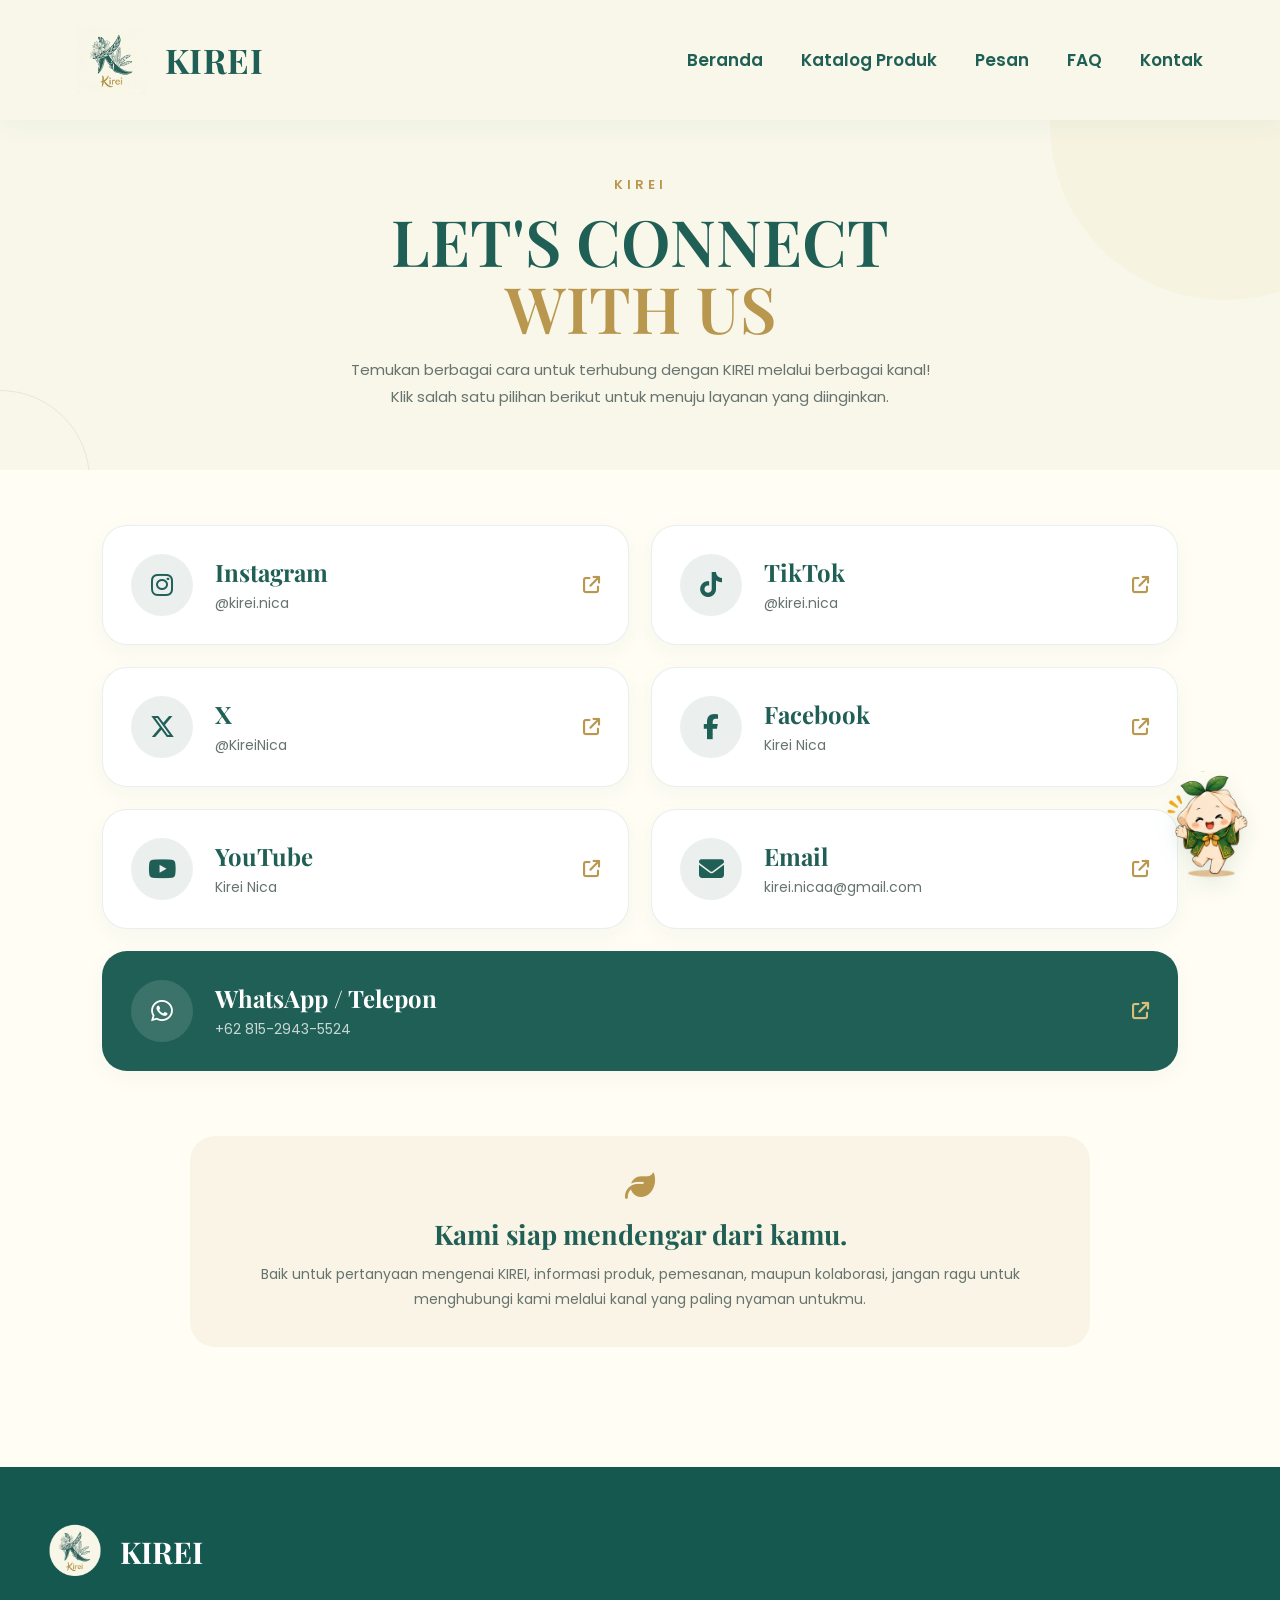
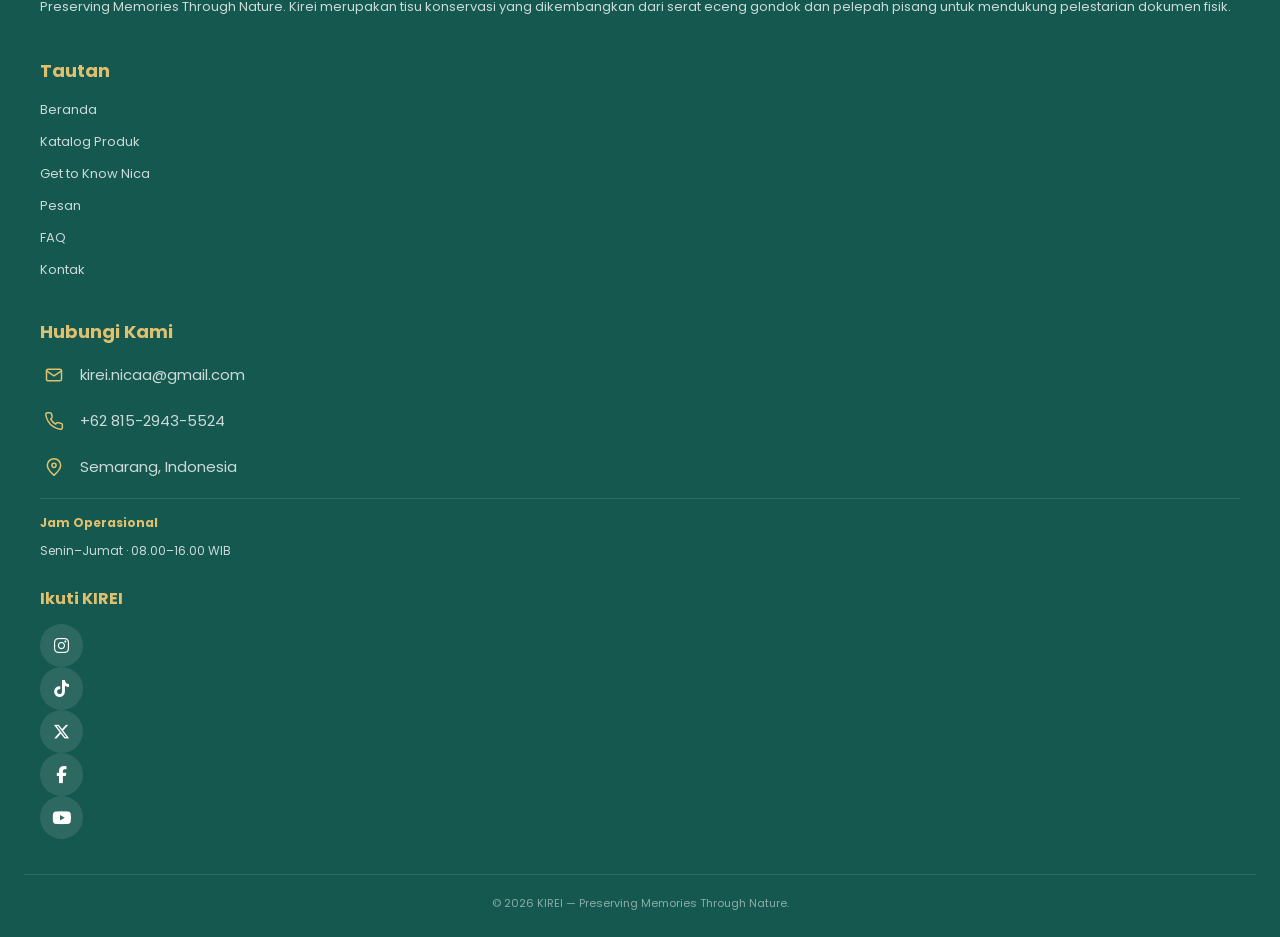
==== commit 835de470: "Update Contact Us Kirei.html" ====
--- a/Contact Us Kirei.html
+++ b/Contact Us Kirei.html
@@ -2191,6 +2191,197 @@
         font-size: 10px;
         line-height: 1.6;
     }
+}
+
+		/* =====================================================
+   FIX FINAL FOOTER — HUBUNGI KAMI
+   ===================================================== */
+
+/* CONTACT LIST */
+.site-footer .contact-list {
+    display: flex !important;
+    flex-direction: column !important;
+    gap: 18px !important;
+    width: 100% !important;
+}
+
+/* CONTACT ITEM */
+.site-footer .contact-item {
+    display: flex !important;
+    flex-direction: row !important;
+    align-items: center !important;
+    justify-content: flex-start !important;
+
+    width: 100% !important;
+    min-width: 0 !important;
+
+    gap: 12px !important;
+
+    margin: 0 !important;
+    padding: 0 !important;
+
+    font-size: 15px !important;
+    line-height: 1.5 !important;
+}
+
+/* ICON */
+.site-footer .contact-item .contact-icon {
+    display: flex !important;
+
+    width: 28px !important;
+    min-width: 28px !important;
+    max-width: 28px !important;
+
+    height: 28px !important;
+
+    align-items: center !important;
+    justify-content: center !important;
+
+    padding: 0 !important;
+    margin: 0 !important;
+
+    flex: 0 0 28px !important;
+
+    color: #dfc06f !important;
+}
+
+/* SVG ICON */
+.site-footer .contact-item .contact-icon svg {
+    display: block !important;
+
+    width: 20px !important;
+    height: 20px !important;
+
+    margin: 0 !important;
+}
+
+/* EMAIL / WHATSAPP / LOKASI */
+.site-footer .contact-item a,
+.site-footer .contact-item > span:last-child {
+    display: block !important;
+
+    width: auto !important;
+    min-width: 0 !important;
+
+    margin: 0 !important;
+    padding: 0 !important;
+
+    color: rgba(255,255,255,.78) !important;
+
+    font-size: 15px !important;
+    line-height: 1.5 !important;
+
+    text-decoration: none !important;
+
+    overflow-wrap: anywhere !important;
+}
+
+/* =====================================================
+   MOBILE
+   ===================================================== */
+
+@media (max-width: 650px) {
+
+    .site-footer {
+        width: 100% !important;
+        padding: 45px 6% 25px !important;
+        overflow: hidden !important;
+    }
+
+    .site-footer .footer-grid {
+        width: 100% !important;
+        display: grid !important;
+        grid-template-columns: 1fr !important;
+        gap: 32px !important;
+    }
+
+    .site-footer .footer-grid > div {
+        width: 100% !important;
+        min-width: 0 !important;
+    }
+
+    /* JUDUL */
+    .site-footer .footer-heading {
+        font-size: 18px !important;
+        margin-bottom: 18px !important;
+    }
+
+    /* LIST KONTAK */
+    .site-footer .contact-list {
+        display: flex !important;
+        flex-direction: column !important;
+        gap: 18px !important;
+    }
+
+    /* SETIAP BARIS */
+    .site-footer .contact-item {
+        display: flex !important;
+        flex-direction: row !important;
+
+        align-items: center !important;
+        justify-content: flex-start !important;
+
+        gap: 12px !important;
+
+        width: 100% !important;
+        min-width: 0 !important;
+
+        margin: 0 !important;
+        padding: 0 !important;
+
+        font-size: 13px !important;
+        line-height: 1.5 !important;
+    }
+
+    /* ICON */
+    .site-footer .contact-item .contact-icon {
+        display: flex !important;
+
+        width: 25px !important;
+        min-width: 25px !important;
+        max-width: 25px !important;
+
+        height: 25px !important;
+
+        flex: 0 0 25px !important;
+
+        align-items: center !important;
+        justify-content: center !important;
+
+        padding: 0 !important;
+        margin: 0 !important;
+
+        color: #dfc06f !important;
+    }
+
+    .site-footer .contact-item .contact-icon svg {
+        display: block !important;
+
+        width: 19px !important;
+        height: 19px !important;
+
+        margin: 0 !important;
+    }
+
+    /* TEKS */
+    .site-footer .contact-item a,
+    .site-footer .contact-item > span:last-child {
+        display: block !important;
+
+        width: auto !important;
+        min-width: 0 !important;
+
+        margin: 0 !important;
+        padding: 0 !important;
+
+        font-size: 13px !important;
+        line-height: 1.5 !important;
+
+        color: rgba(255,255,255,.78) !important;
+
+        overflow-wrap: anywhere !important;
+    }
+
 }
 
     </style>
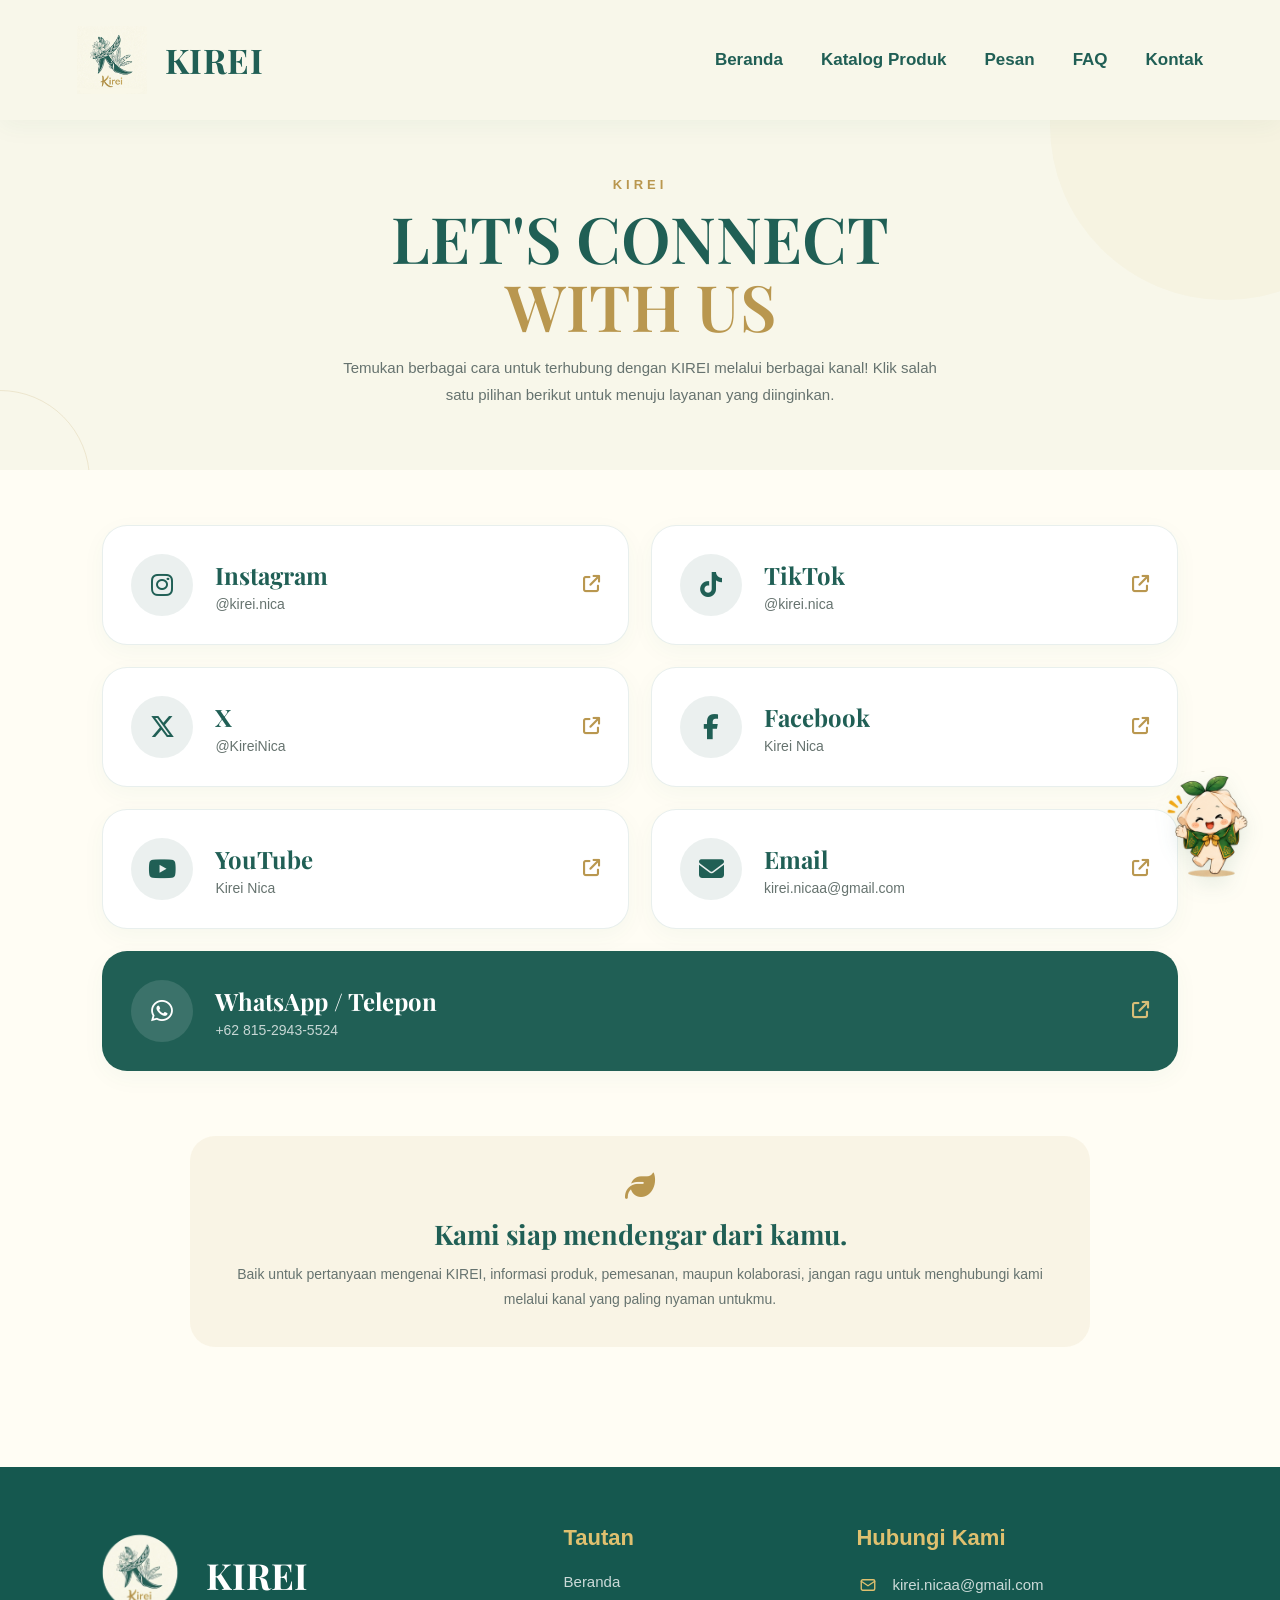
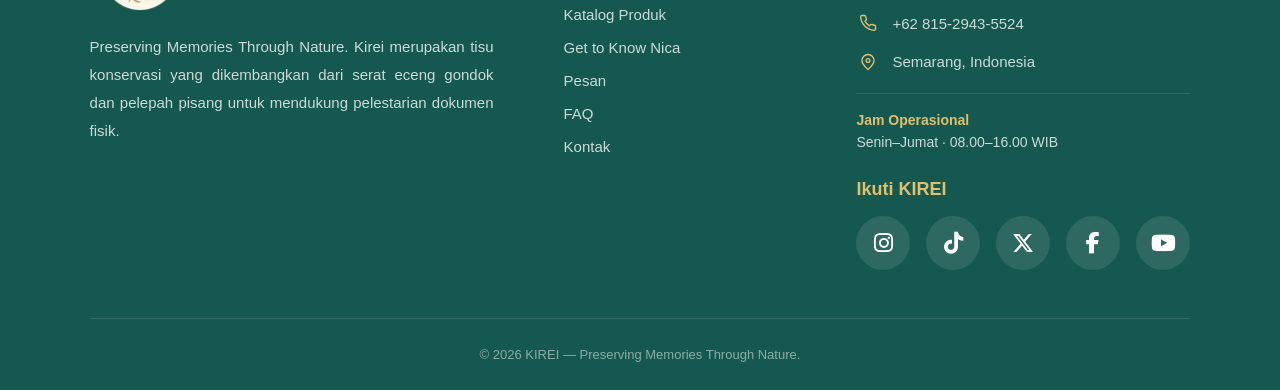
==== commit 3d55f94e: "Update Contact Us Kirei.html" ====
--- a/Contact Us Kirei.html
+++ b/Contact Us Kirei.html
@@ -1,38 +1,18 @@
 <!DOCTYPE html>
 <html lang="id">
-
 <head>
-
+	<link
+    rel="stylesheet"
+    href="https://cdnjs.cloudflare.com/ajax/libs/font-awesome/6.5.2/css/all.min.css"
+>
     <meta charset="UTF-8">
-
     <meta name="viewport" content="width=device-width, initial-scale=1.0">
 
-    <title>Kontak | KIREI</title>
-
-
-    <!-- =====================================================
-         GOOGLE FONT
-    ====================================================== -->
+    <title>KIREI | Preserving Memories Through Nature</title>
 
     <link rel="preconnect" href="https://fonts.googleapis.com">
-
     <link rel="preconnect" href="https://fonts.gstatic.com" crossorigin>
-
-    <link href="https://fonts.googleapis.com/css2?family=Playfair+Display:wght@500;600;700&family=Poppins:wght@400;500;600;700&display=swap"
-          rel="stylesheet">
-
-
-    <!-- =====================================================
-         FONT AWESOME
-    ====================================================== -->
-
-    <link rel="stylesheet"
-          href="https://cdnjs.cloudflare.com/ajax/libs/font-awesome/6.5.1/css/all.min.css">
-
-
-    <!-- =====================================================
-         CSS
-    ====================================================== -->
+    <link href="https://fonts.googleapis.com/css2?family=DM+Sans:wght@400;500;600;700&family=Playfair+Display:wght@600;700&display=swap" rel="stylesheet">
 
     <style>
 
@@ -165,7 +145,7 @@
 
             font-family: 'Playfair Display', serif;
 
-            color: #205F55;
+             color: #205F55;
 
             font-size: 34px;
 
@@ -181,44 +161,51 @@
         ====================================================== */
 
        nav ul {
-			list-style: none;
-			display: flex;
-			align-items: center;
-			gap: 38px;
+		list-style: none;
+		display: flex;
+		align-items: center;
+		gap: 38px;
 		}
-		
-        nav ul li {
-            position: relative;
-        }
+
 
         nav ul li a {
+
             text-decoration: none;
 			font-family: 'Poppins', sans-serif;
             color: #205F55;
 
             font-size: 17px;
+
             font-weight: 600;
 
             position: relative;
 
             padding: 10px 0;
-			transition: 0.3s ease;
-        }
+
+            transition: 0.3s ease;
+
+        }
+
 
         nav ul li a:hover {
-		font-family: 'Poppins', sans-serif;
+			font-family: 'Poppins', sans-serif;
             color: var(--gold);
-        }
+
+        }
+
 
         nav ul li a::after {
+			font-family: 'Poppins', sans-serif;
             content: "";
-		font-family: 'Poppins', sans-serif;
+
             position: absolute;
 
             left: 50%;
+
             bottom: 0;
 
             width: 0;
+
             height: 2px;
 
             background: var(--gold);
@@ -226,15 +213,23 @@
             transform: translateX(-50%);
 
             transition: 0.3s ease;
-        }
+
+        }
+
 
         nav ul li a:hover::after,
+
         nav ul li a.active::after {
+
             width: 100%;
-        }
+
+        }
+
 
         nav ul li a.active {
+
             color: var(--gold);
+
         }
 
 
@@ -1066,118 +1061,6 @@
     font-weight: 700;
 }
 
-		 /* ================= FOOTER ================= */
-
-    .site-footer {
-        width: 100%;
-
-        padding: 45px 20px 25px;
-    }
-
-    .footer-grid {
-        width: 100%;
-
-        display: grid;
-
-        grid-template-columns: 1fr;
-
-        gap: 38px;
-    }
-
-    .footer-brand {
-        gap: 8px;
-    }
-
-    .footer-logo {
-        width: 65px;
-        height: 65px;
-    }
-
-    .footer-logo img {
-        width: 78px;
-        height: 78px;
-    }
-
-    .footer-brand-name {
-        font-size: 29px;
-    }
-
-    .footer-description {
-        width: 100%;
-        max-width: 100%;
-
-        font-size: 12.5px;
-
-        line-height: 1.8;
-
-        text-align: left;
-    }
-
-    .footer-heading {
-        font-size: 17px;
-
-        margin-bottom: 15px;
-    }
-
-    .footer-links {
-        gap: 11px;
-    }
-
-    .footer-links a {
-        font-size: 12.5px;
-    }
-
-    .contact-list {
-        gap: 12px;
-    }
-
-    .contact-item {
-        font-size: 12.5px;
-    }
-
-    .hours {
-        margin-top: 18px;
-        padding-top: 15px;
-    }
-
-    .hours strong {
-        font-size: 12px;
-    }
-
-    .hours span {
-        font-size: 12px;
-    }
-
-    .social-title {
-        margin-top: 22px;
-        margin-bottom: 12px;
-
-        font-size: 16px;
-    }
-
-    .social-links {
-        gap: 9px;
-    }
-
-    .social-links a {
-        width: 42px;
-        height: 42px;
-        flex: 0 0 42px;
-
-        font-size: 16px;
-    }
-
-    .footer-bottom {
-        margin-top: 32px;
-
-        padding-top: 18px;
-
-        font-size: 10.5px;
-
-        line-height: 1.6;
-    }
-
-}
 
 /* =========================
    SOCIAL MEDIA
@@ -1684,34 +1567,43 @@
 }
 
 
- /* ================= FOOTER ================= */
+/* =====================================================
+   FOOTER — MOBILE
+===================================================== */
+
+@media (max-width: 620px) {
 
     .site-footer {
-        padding: 50px 24px 25px;
+        width: 100%;
+        padding: 50px 5% 28px;
+        text-align: left;
     }
 
     .footer-grid {
-        display: grid;
-
+        width: 100%;
         grid-template-columns: 1fr;
-
-        gap: 38px;
+        gap: 35px;
+    }
+
+    .footer-grid > :first-child {
+        grid-column: auto;
     }
 
     .footer-brand {
-        gap: 10px;
-
-        margin-bottom: 8px;
+        display: flex;
+        align-items: center;
+        gap: 12px;
     }
 
     .footer-logo {
         width: 70px;
         height: 70px;
+        flex-shrink: 0;
     }
 
     .footer-logo img {
-        width: 82px;
-        height: 82px;
+        width: 85px;
+        height: 85px;
     }
 
     .footer-brand-name {
@@ -1720,15 +1612,13 @@
 
     .footer-description {
         max-width: 100%;
-
         font-size: 13px;
-        line-height: 1.8;
-
+        line-height: 1.7;
         text-align: left;
     }
 
     .footer-heading {
-        font-size: 18px;
+        font-size: 19px;
         margin-bottom: 16px;
     }
 
@@ -1737,7 +1627,8 @@
     }
 
     .footer-links a {
-        font-size: 13px;
+        max-width: 100%;
+        font-size: 14px;
     }
 
     .contact-list {
@@ -1749,52 +1640,48 @@
         gap: 10px;
     }
 
+    .contact-icon {
+        width: 21px;
+        flex: 0 0 21px;
+    }
+
     .hours {
-        margin-top: 17px;
-        padding-top: 15px;
+        margin-top: 18px;
+        padding-top: 16px;
     }
 
     .hours strong {
-        font-size: 12px;
+        font-size: 13px;
     }
 
     .hours span {
-        font-size: 12px;
-    }
-
-
-    /* ================= SOCIAL MEDIA ================= */
+        font-size: 13px;
+    }
 
     .social-title {
+        font-size: 17px;
         margin-top: 24px;
         margin-bottom: 13px;
-
-        font-size: 16px;
     }
 
     .social-links {
-        gap: 10px;
+        gap: 11px;
+        flex-wrap: wrap;
     }
 
     .social-links a {
-        width: 43px;
-        height: 43px;
-        flex: 0 0 43px;
-
-        font-size: 17px;
-    }
-
-
-    /* ================= FOOTER BOTTOM ================= */
+        width: 46px;
+        height: 46px;
+        flex: 0 0 46px;
+        font-size: 18px;
+    }
 
     .footer-bottom {
         margin-top: 35px;
-        padding-top: 20px;
-
+        padding-top: 22px;
         font-size: 11px;
         line-height: 1.6;
     }
-
 }
 	/* =====================================================
    FINAL RESPONSIVE FIX — CONTACT PAGE
@@ -2193,197 +2080,52 @@
     }
 }
 
-		/* =====================================================
-   FIX FINAL FOOTER — HUBUNGI KAMI
-   ===================================================== */
-
-/* CONTACT LIST */
-.site-footer .contact-list {
-    display: flex !important;
-    flex-direction: column !important;
-    gap: 18px !important;
-    width: 100% !important;
-}
-
-/* CONTACT ITEM */
-.site-footer .contact-item {
+	/* =========================
+   FIX SOCIAL MEDIA
+   HP + TABLET + LAPTOP
+========================= */
+
+.social-links {
     display: flex !important;
     flex-direction: row !important;
+    flex-wrap: nowrap !important;
     align-items: center !important;
     justify-content: flex-start !important;
-
-    width: 100% !important;
-    min-width: 0 !important;
-
-    gap: 12px !important;
-
-    margin: 0 !important;
-    padding: 0 !important;
-
-    font-size: 15px !important;
-    line-height: 1.5 !important;
-}
-
-/* ICON */
-.site-footer .contact-item .contact-icon {
+    gap: 16px !important;
+}
+
+.social-links a {
     display: flex !important;
-
-    width: 28px !important;
-    min-width: 28px !important;
-    max-width: 28px !important;
-
-    height: 28px !important;
-
     align-items: center !important;
     justify-content: center !important;
 
-    padding: 0 !important;
-    margin: 0 !important;
-
-    flex: 0 0 28px !important;
-
-    color: #dfc06f !important;
-}
-
-/* SVG ICON */
-.site-footer .contact-item .contact-icon svg {
-    display: block !important;
-
-    width: 20px !important;
-    height: 20px !important;
-
-    margin: 0 !important;
-}
-
-/* EMAIL / WHATSAPP / LOKASI */
-.site-footer .contact-item a,
-.site-footer .contact-item > span:last-child {
-    display: block !important;
-
-    width: auto !important;
-    min-width: 0 !important;
-
-    margin: 0 !important;
-    padding: 0 !important;
-
-    color: rgba(255,255,255,.78) !important;
-
-    font-size: 15px !important;
-    line-height: 1.5 !important;
-
-    text-decoration: none !important;
-
-    overflow-wrap: anywhere !important;
-}
-
-/* =====================================================
-   MOBILE
-   ===================================================== */
-
-@media (max-width: 650px) {
-
-    .site-footer {
-        width: 100% !important;
-        padding: 45px 6% 25px !important;
-        overflow: hidden !important;
-    }
-
-    .site-footer .footer-grid {
-        width: 100% !important;
-        display: grid !important;
-        grid-template-columns: 1fr !important;
-        gap: 32px !important;
-    }
-
-    .site-footer .footer-grid > div {
-        width: 100% !important;
-        min-width: 0 !important;
-    }
-
-    /* JUDUL */
-    .site-footer .footer-heading {
-        font-size: 18px !important;
-        margin-bottom: 18px !important;
-    }
-
-    /* LIST KONTAK */
-    .site-footer .contact-list {
-        display: flex !important;
-        flex-direction: column !important;
-        gap: 18px !important;
-    }
-
-    /* SETIAP BARIS */
-    .site-footer .contact-item {
+    flex: 0 0 54px !important;
+    width: 54px !important;
+    height: 54px !important;
+}
+
+
+/* =========================
+   KHUSUS HP
+========================= */
+
+@media (max-width: 767px) {
+
+    .social-links {
         display: flex !important;
         flex-direction: row !important;
-
+        flex-wrap: nowrap !important;
         align-items: center !important;
         justify-content: flex-start !important;
-
-        gap: 12px !important;
-
-        width: 100% !important;
-        min-width: 0 !important;
-
-        margin: 0 !important;
-        padding: 0 !important;
-
-        font-size: 13px !important;
-        line-height: 1.5 !important;
-    }
-
-    /* ICON */
-    .site-footer .contact-item .contact-icon {
-        display: flex !important;
-
-        width: 25px !important;
-        min-width: 25px !important;
-        max-width: 25px !important;
-
-        height: 25px !important;
-
-        flex: 0 0 25px !important;
-
-        align-items: center !important;
-        justify-content: center !important;
-
-        padding: 0 !important;
-        margin: 0 !important;
-
-        color: #dfc06f !important;
-    }
-
-    .site-footer .contact-item .contact-icon svg {
-        display: block !important;
-
-        width: 19px !important;
-        height: 19px !important;
-
-        margin: 0 !important;
-    }
-
-    /* TEKS */
-    .site-footer .contact-item a,
-    .site-footer .contact-item > span:last-child {
-        display: block !important;
-
-        width: auto !important;
-        min-width: 0 !important;
-
-        margin: 0 !important;
-        padding: 0 !important;
-
-        font-size: 13px !important;
-        line-height: 1.5 !important;
-
-        color: rgba(255,255,255,.78) !important;
-
-        overflow-wrap: anywhere !important;
-    }
-
-}
-
+        gap: 10px !important;
+    }
+
+    .social-links a {
+        flex: 0 0 46px !important;
+        width: 46px !important;
+        height: 46px !important;
+    }
+}
     </style>
 
 </head>
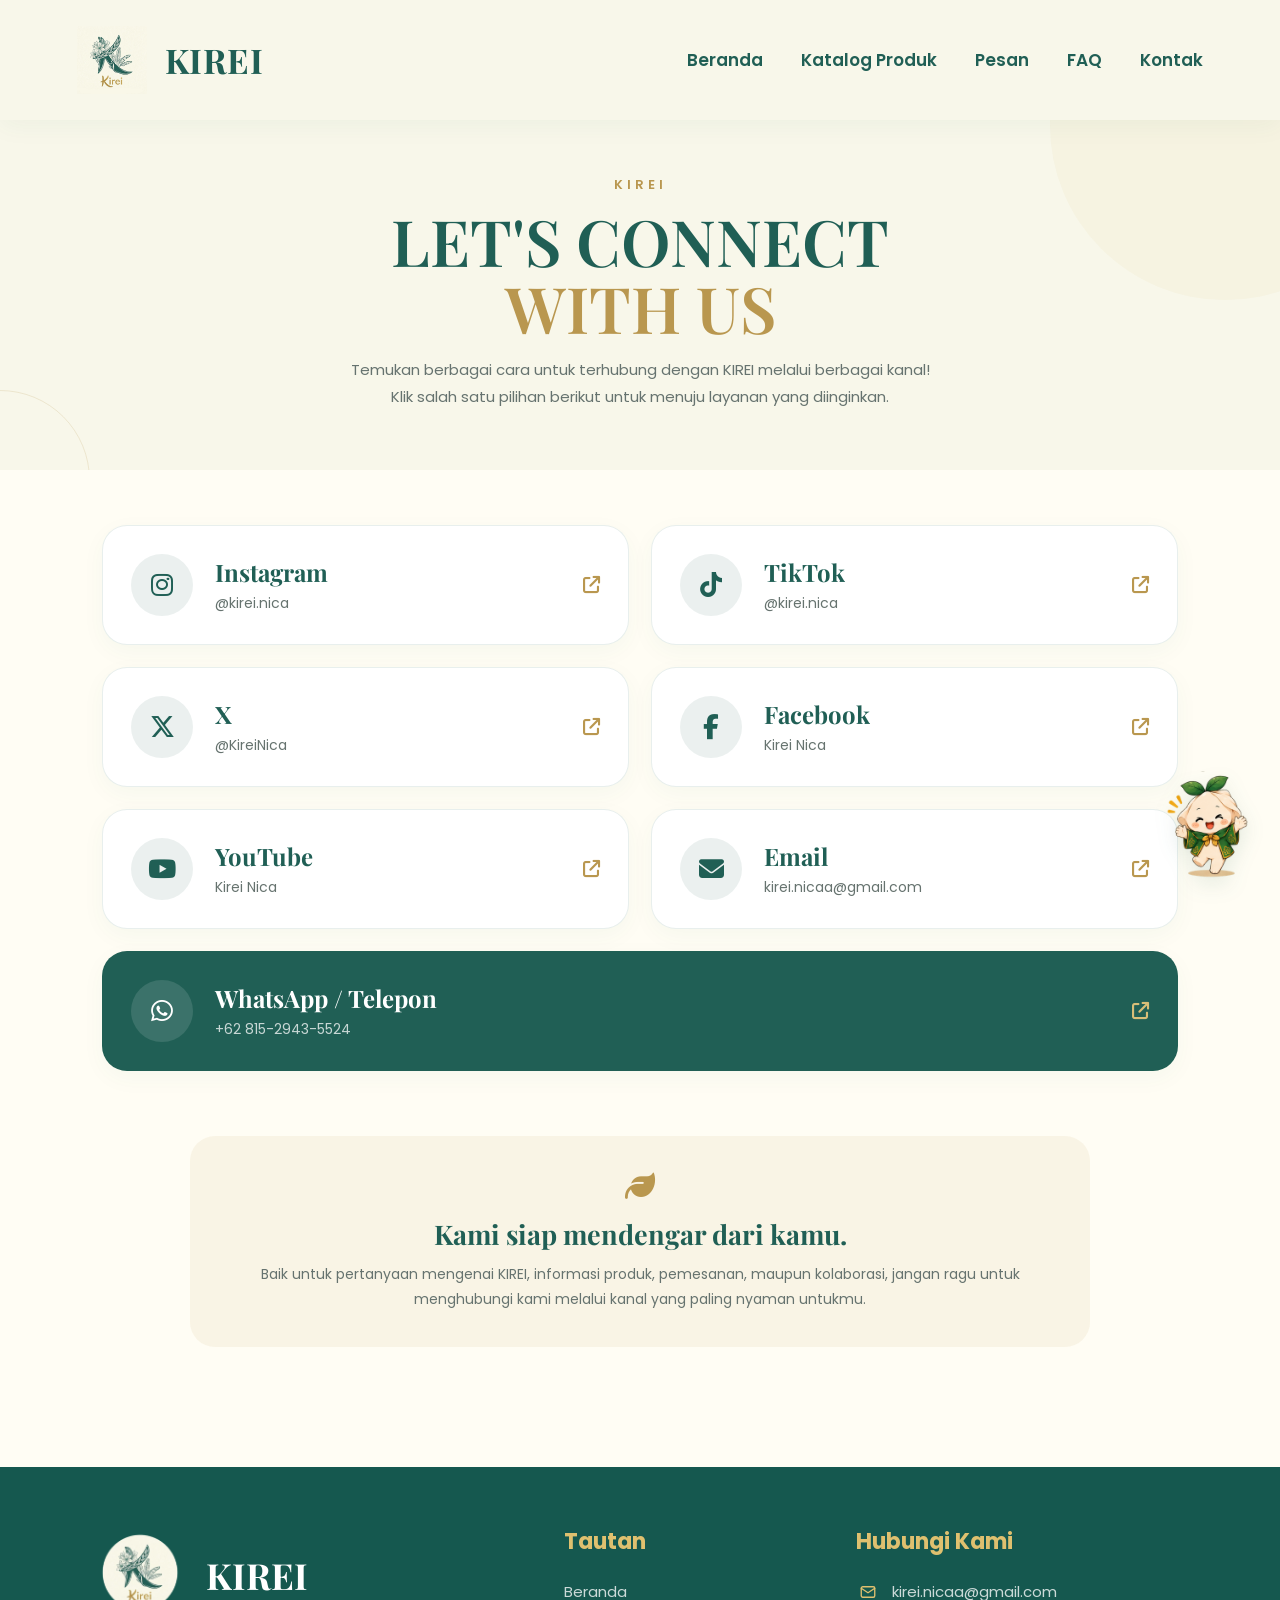
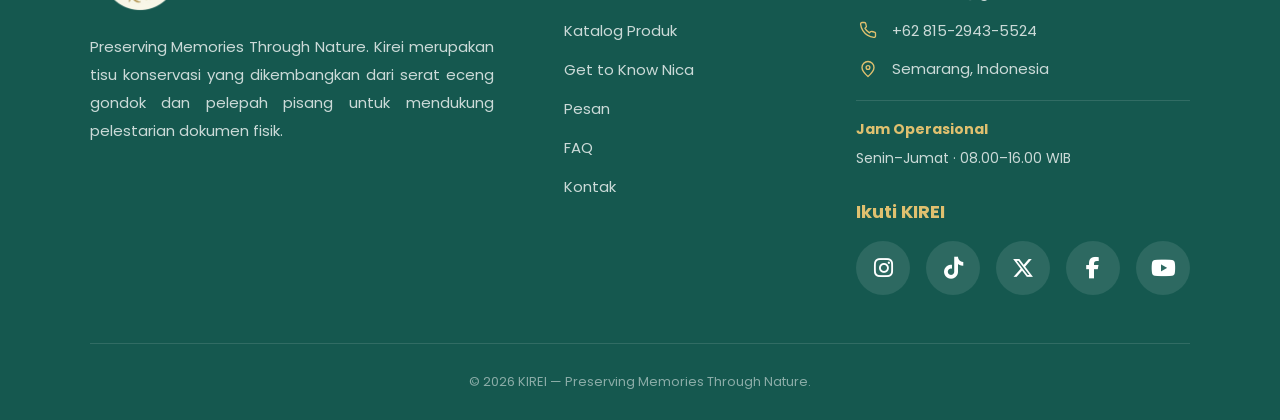
==== commit 9af2e064: "Update Contact Us Kirei.html" ====
--- a/Contact Us Kirei.html
+++ b/Contact Us Kirei.html
@@ -12,7 +12,7 @@
 
     <link rel="preconnect" href="https://fonts.googleapis.com">
     <link rel="preconnect" href="https://fonts.gstatic.com" crossorigin>
-    <link href="https://fonts.googleapis.com/css2?family=DM+Sans:wght@400;500;600;700&family=Playfair+Display:wght@600;700&display=swap" rel="stylesheet">
+    <link href="https://fonts.googleapis.com/css2?family=DM+Sans:wght@400;500;600;700&family=Playfair+Display:wght@600;700&family=Poppins:wght@400;500;600;700&display=swap" rel="stylesheet">
 
     <style>
 
